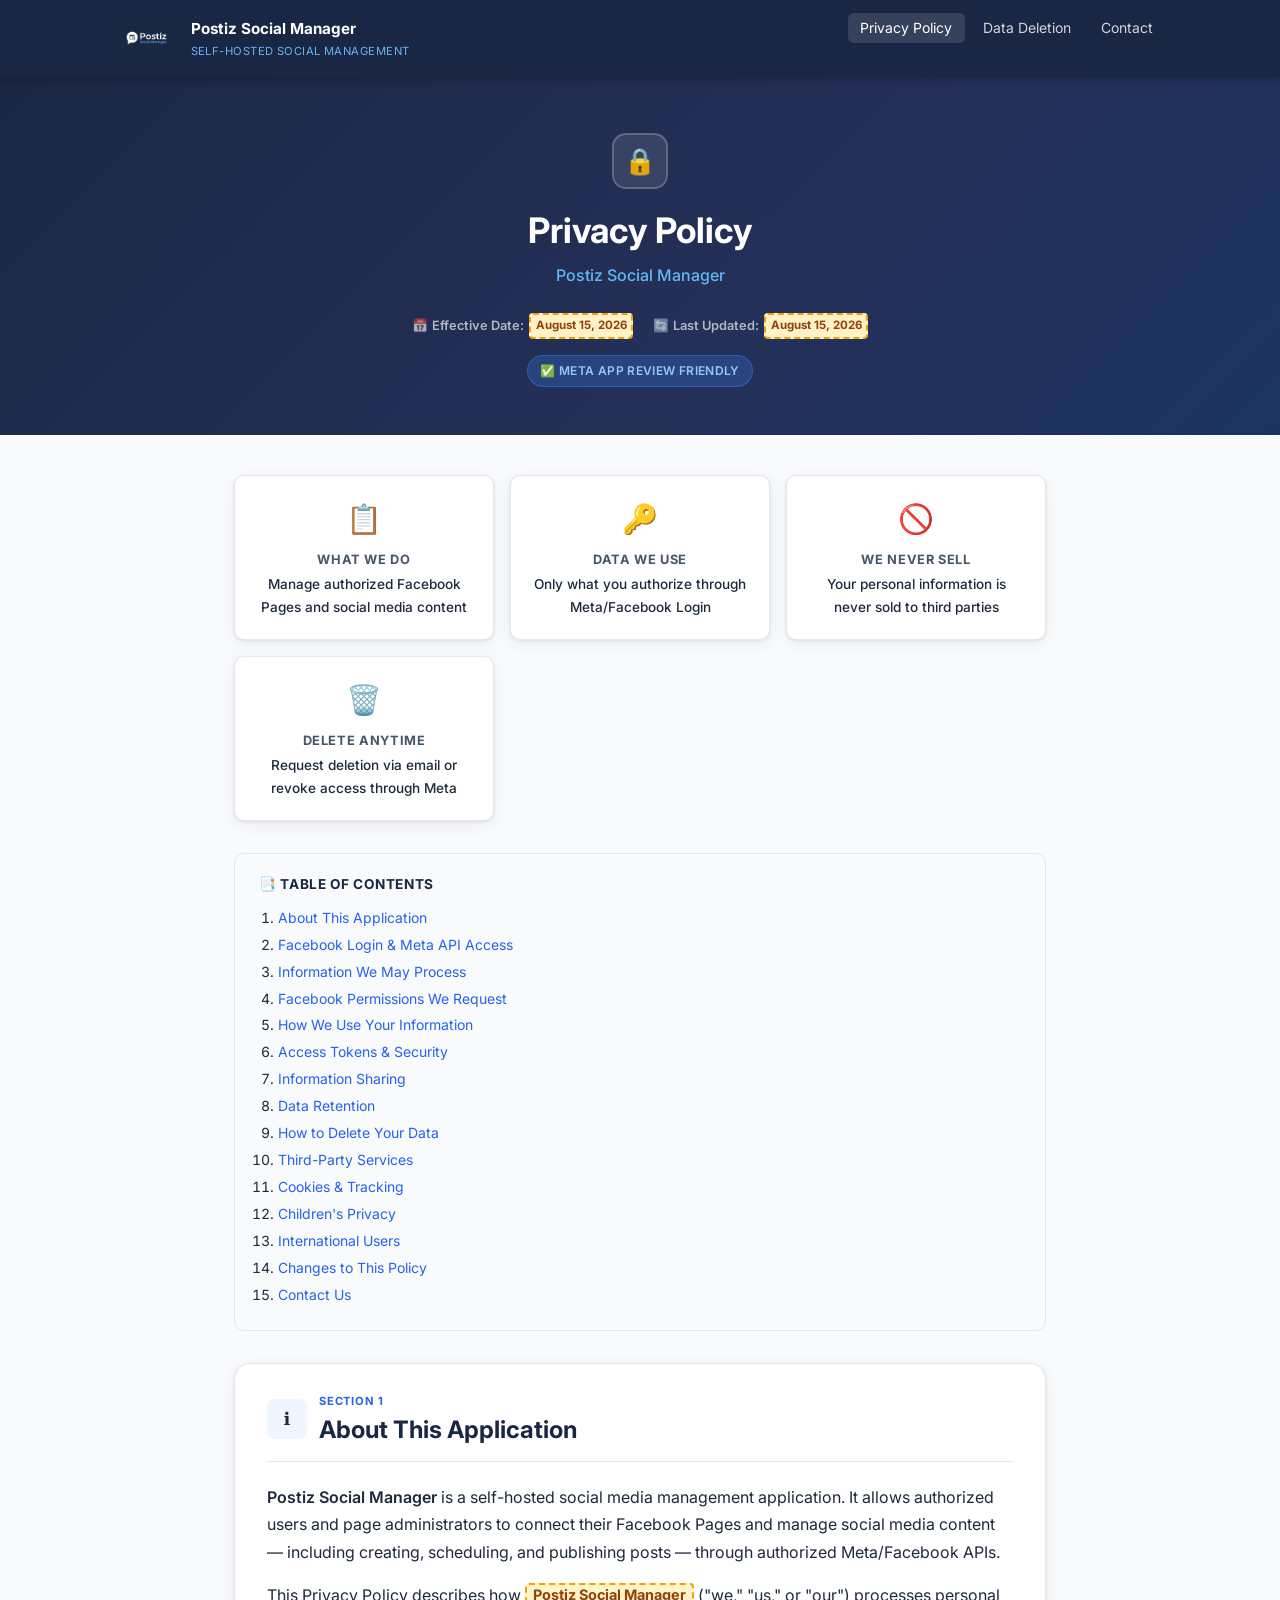
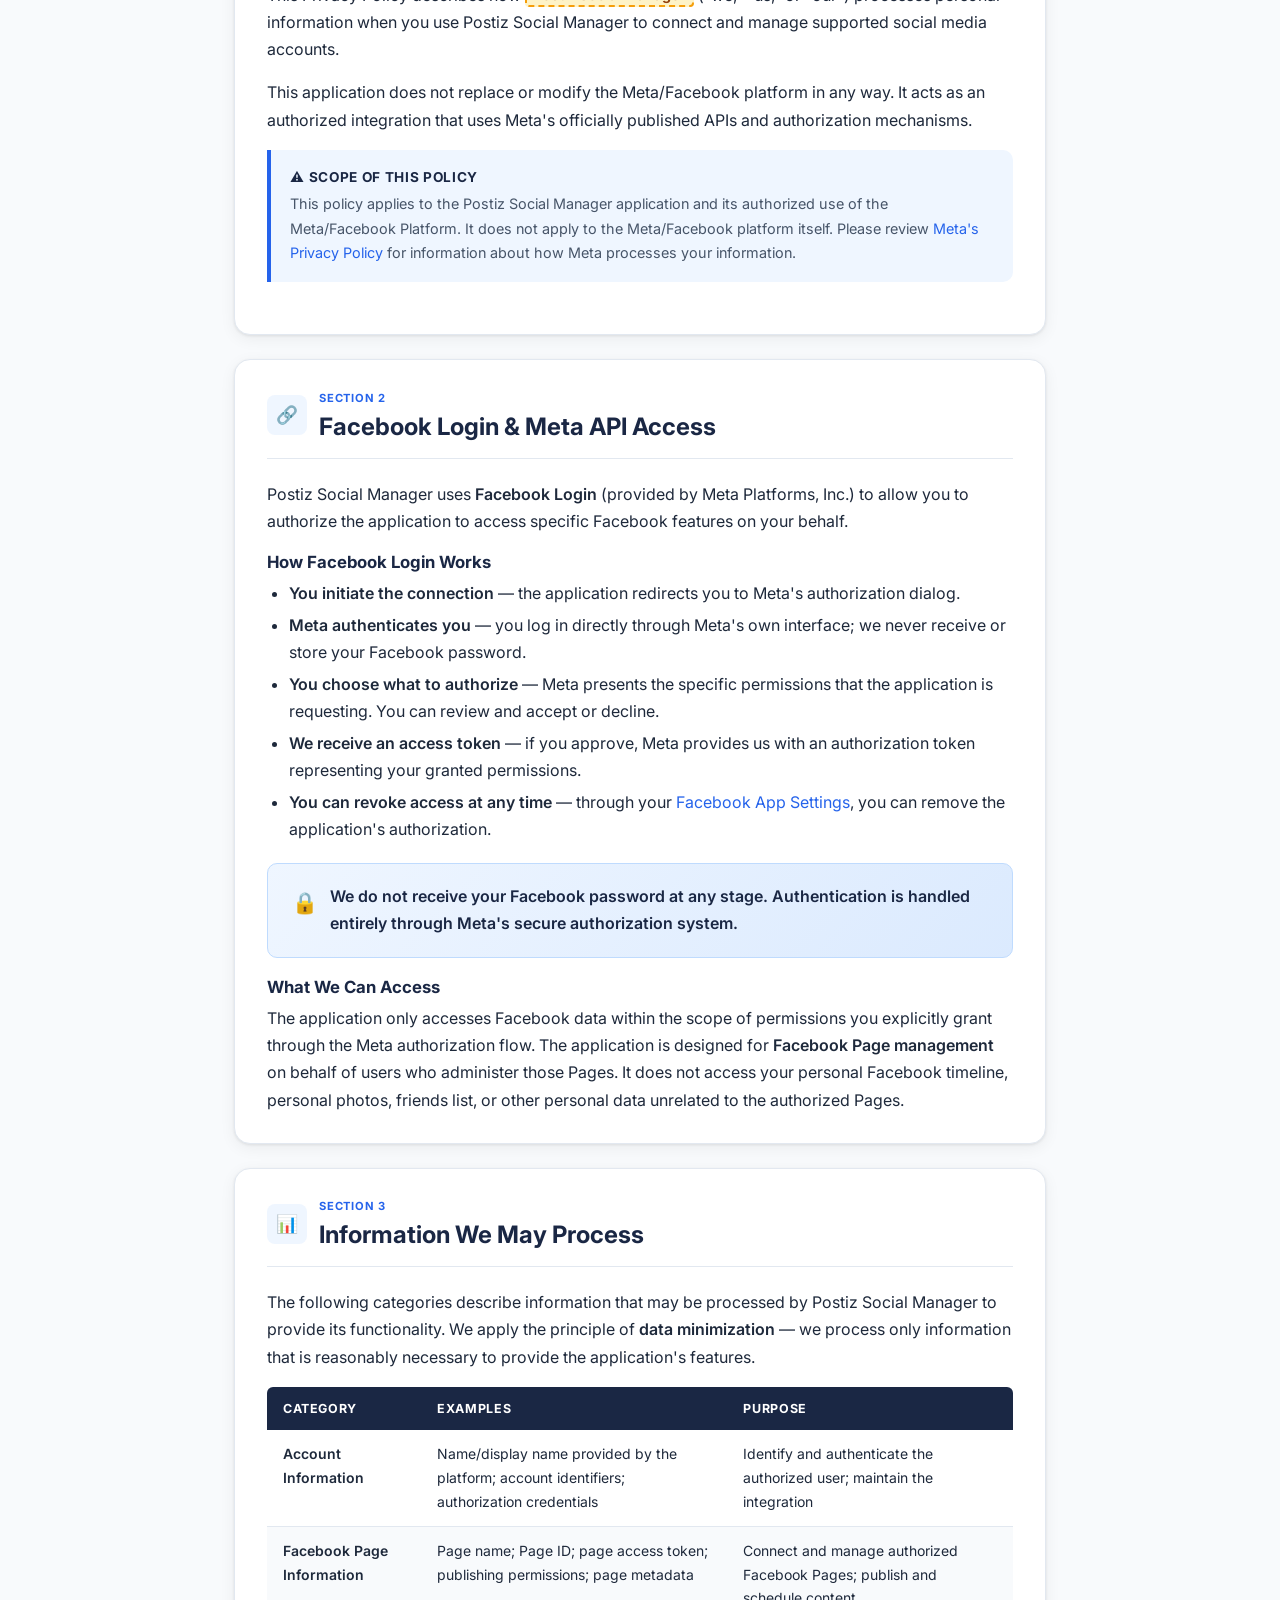
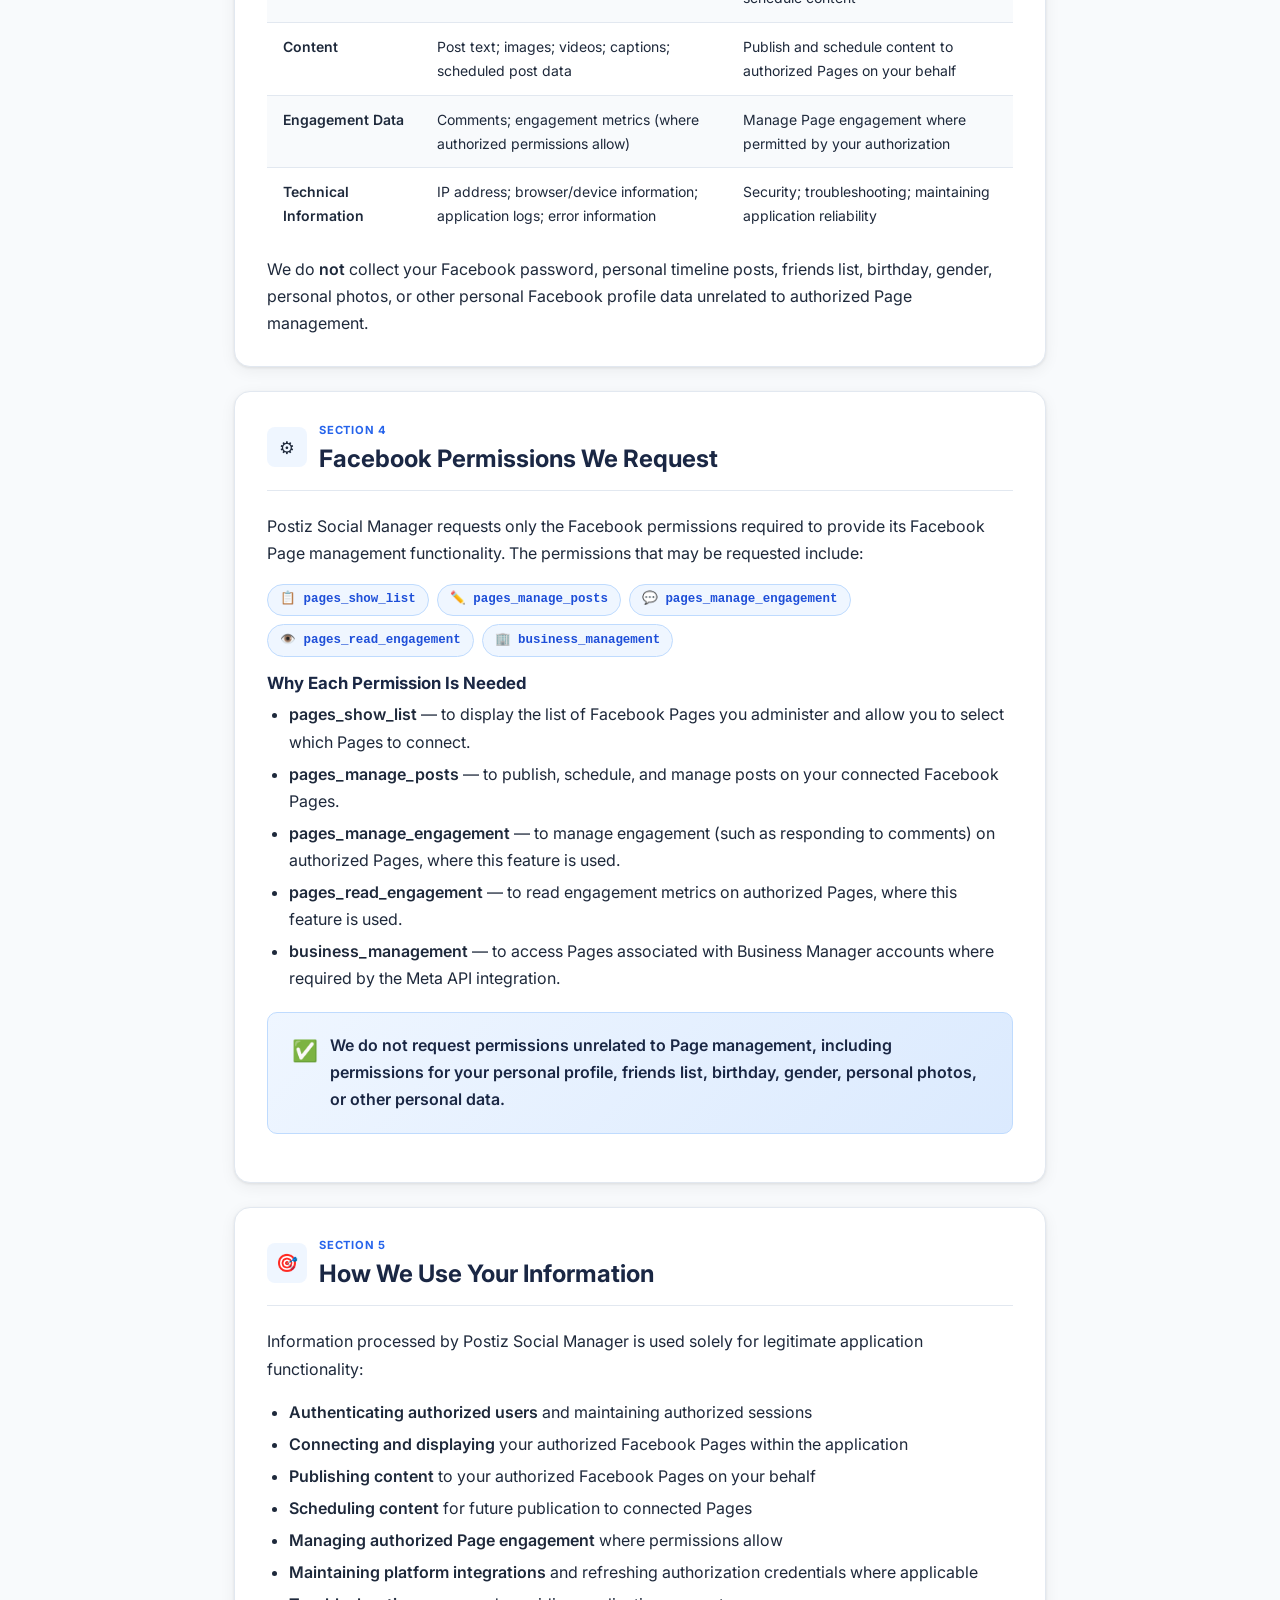
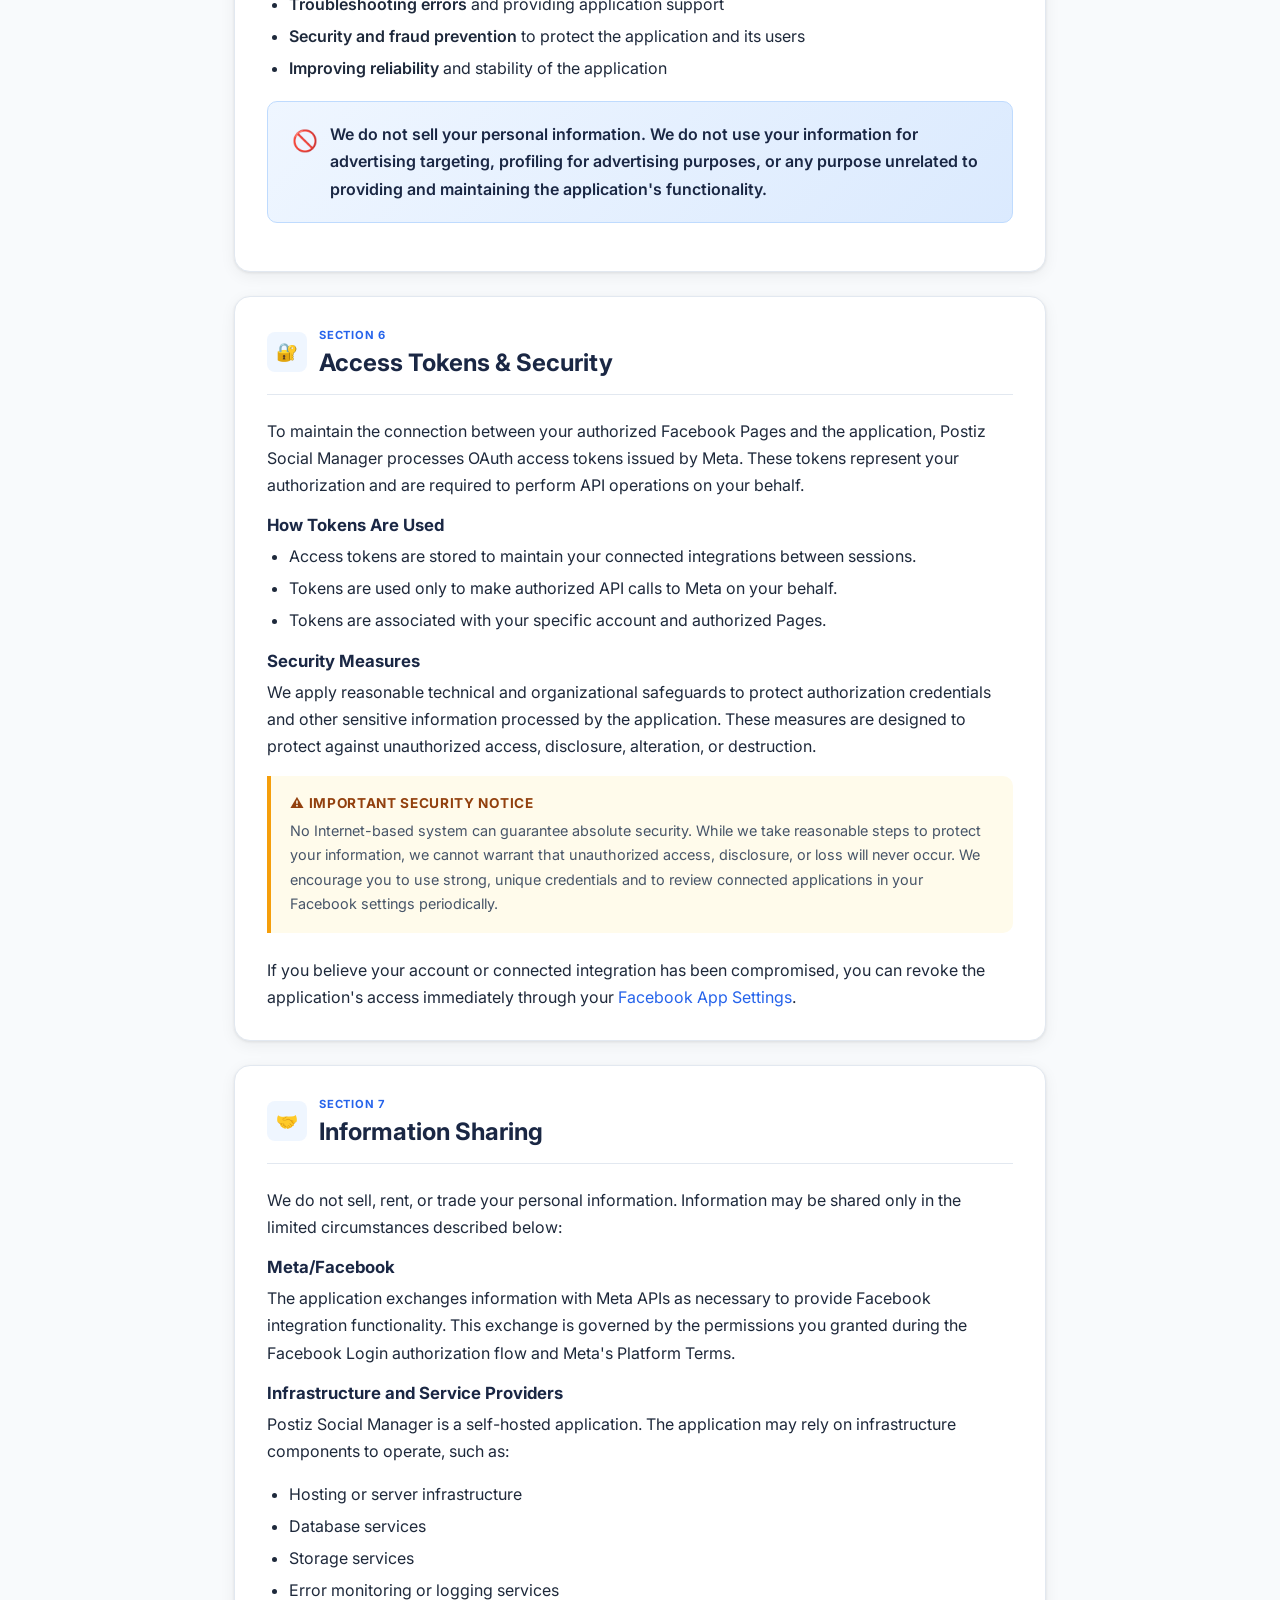
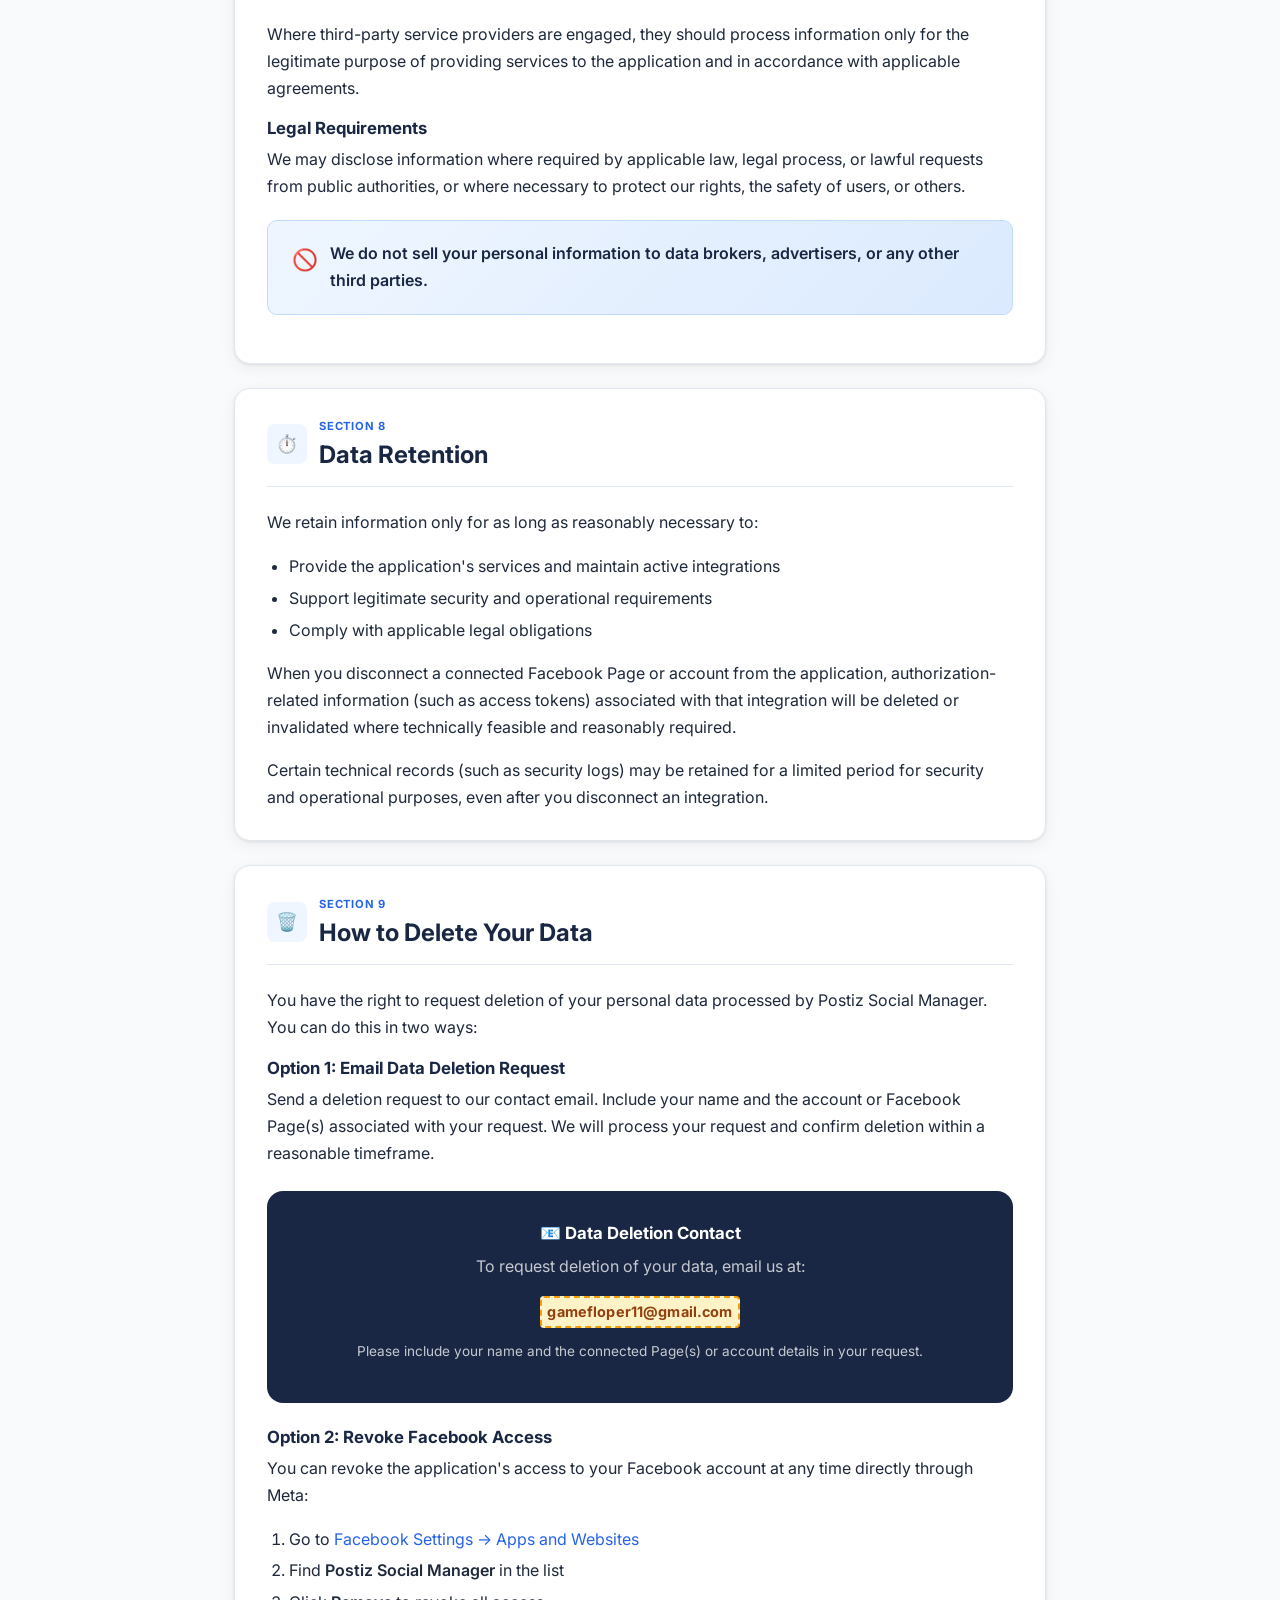
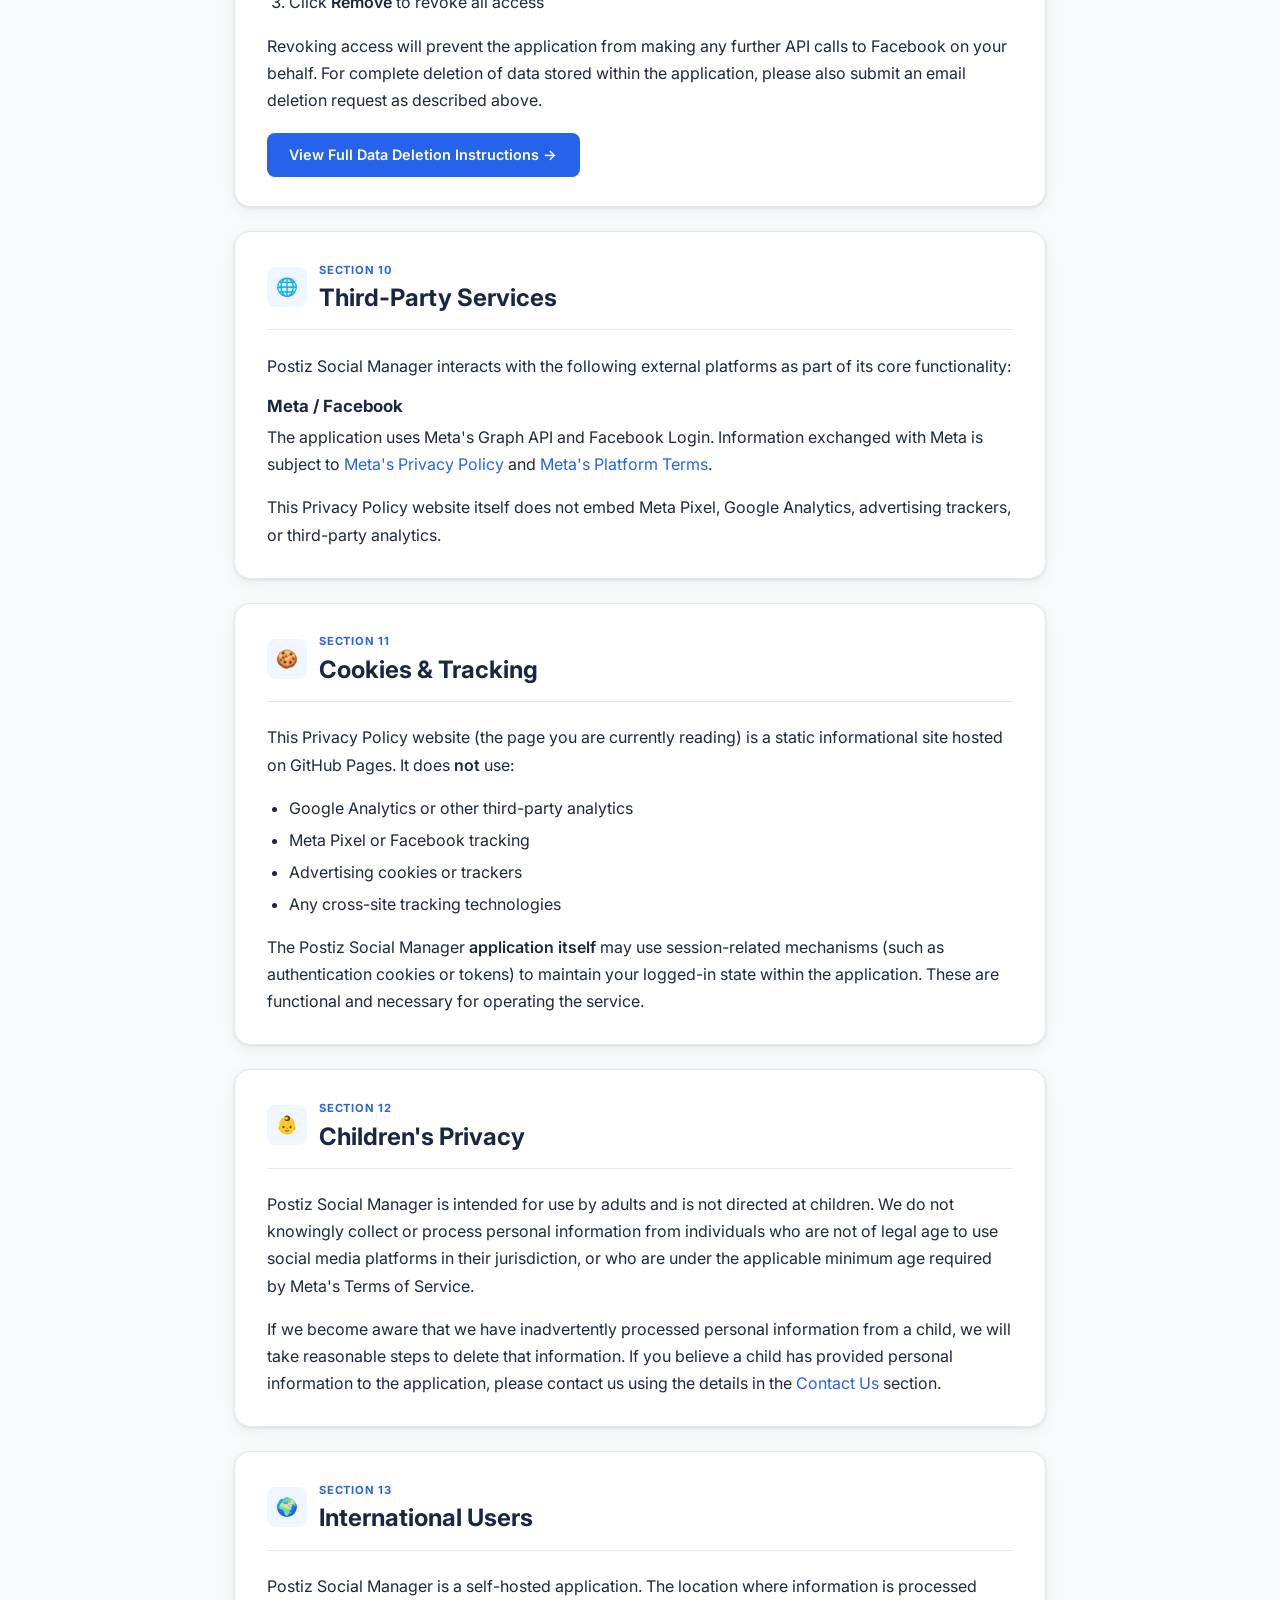
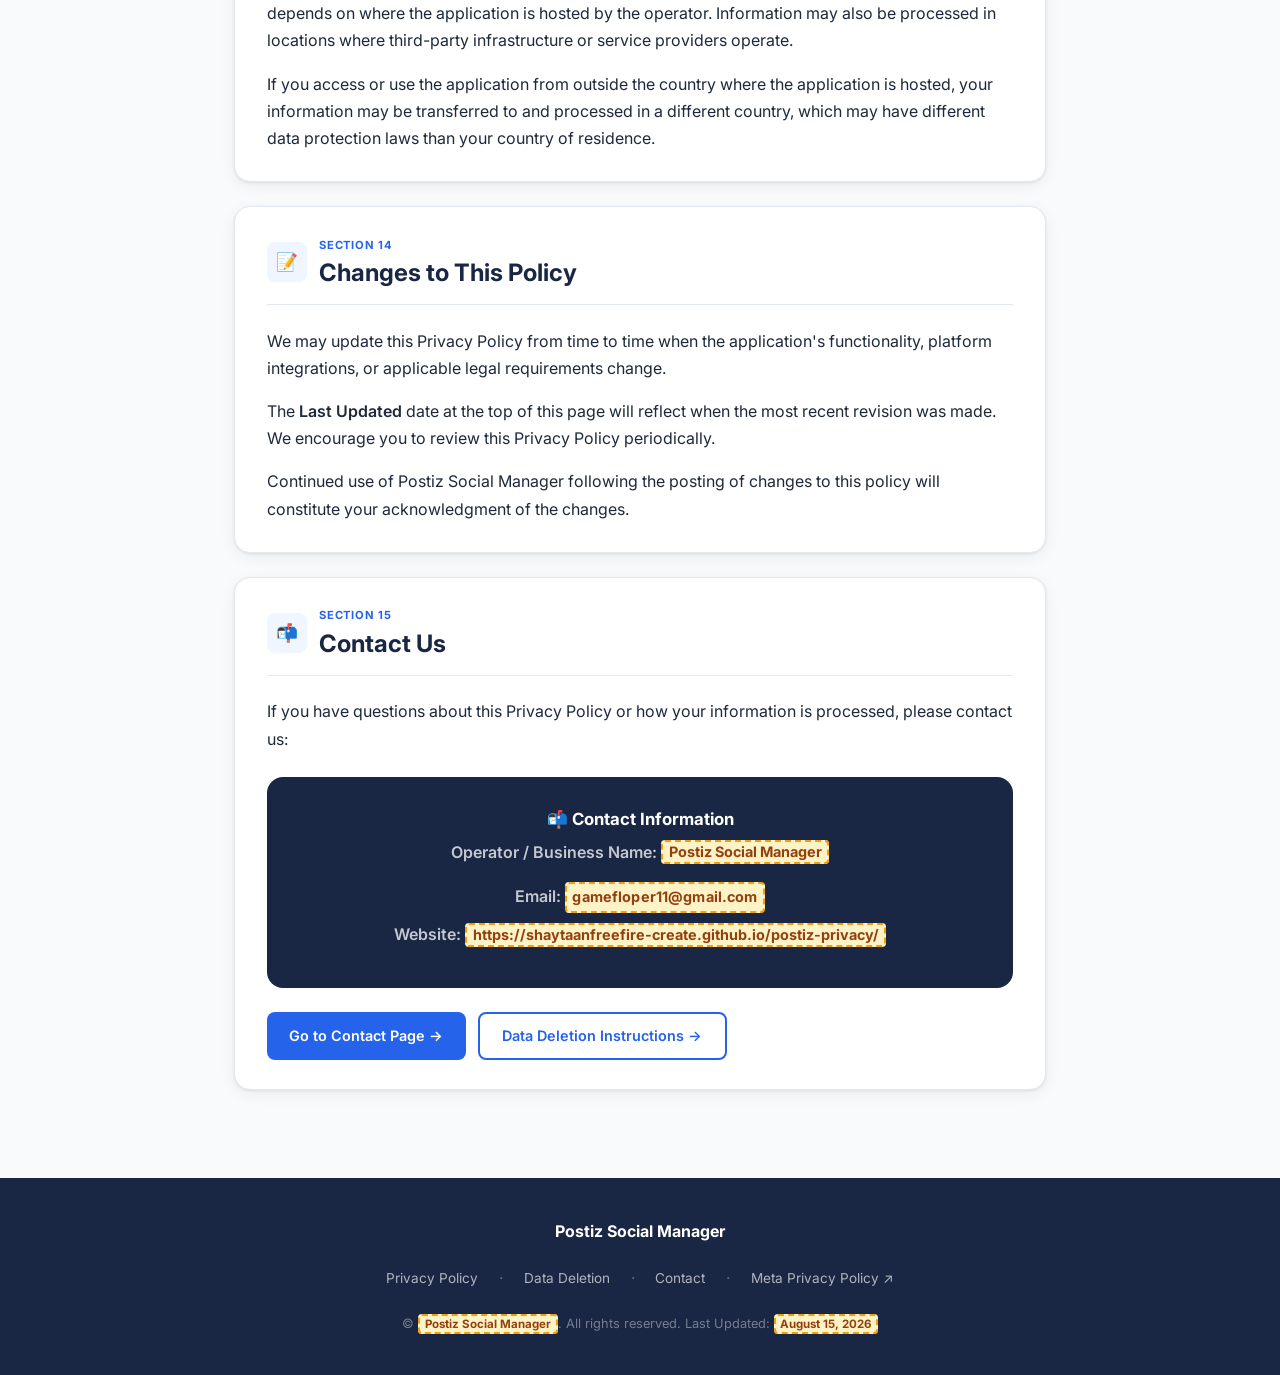
==== index.html @ d4fc770f "Add files via upload" ====
﻿<!DOCTYPE html>
<html lang="en">
<head>
  <meta charset="UTF-8" />
  <meta name="viewport" content="width=device-width, initial-scale=1.0" />
  <title>Privacy Policy – Postiz Social Manager</title>
  <meta name="description" content="Privacy Policy for Postiz Social Manager – a self-hosted Facebook Page and social media management application. Describes data collection, use, and your rights." />
  <meta name="robots" content="index, follow" />
  <link rel="canonical" href="https://shaytaanfreefire-create.github.io/postiz-privacy/" />

  <!-- Open Graph -->
  <meta property="og:title" content="Privacy Policy – Postiz Social Manager" />
  <meta property="og:description" content="Privacy Policy for Postiz Social Manager, a self-hosted social media management application." />
  <meta property="og:type" content="website" />
  <meta property="og:url" content="https://shaytaanfreefire-create.github.io/postiz-privacy/" />

  <!-- Google Fonts -->
  <link rel="preconnect" href="https://fonts.googleapis.com" />
  <link rel="preconnect" href="https://fonts.gstatic.com" crossorigin />
  <link href="https://fonts.googleapis.com/css2?family=Inter:wght@400;500;600;700&display=swap" rel="stylesheet" />

  <link rel="stylesheet" href="styles.css" />
</head>
<body>

<!-- ============ NAVIGATION ============ -->
<nav class="navbar" role="navigation" aria-label="Main navigation">
  <div class="navbar-inner">
    <a class="nav-brand" href="index.html" aria-label="Postiz Social Manager Home">
      <img src="logo.jpg" alt="Postiz Social Manager Logo" class="nav-logo" />
      <div class="nav-brand-text">
        Postiz Social Manager
        <span>Self-hosted Social Management</span>
      </div>
    </a>
    <ul class="nav-links" role="list">
      <li><a href="index.html" class="active" aria-current="page">Privacy Policy</a></li>
      <li><a href="data-deletion.html">Data Deletion</a></li>
      <li><a href="contact.html">Contact</a></li>
    </ul>
  </div>
</nav>

<!-- ============ HERO ============ -->
<header class="hero" role="banner">
  <div class="hero-inner">
    <div class="hero-icon" aria-hidden="true">🔒</div>
    <h1>Privacy Policy</h1>
    <p class="hero-subtitle">Postiz Social Manager</p>
    <div class="hero-meta">
      <span>📅 <strong>Effective Date:</strong> <span class="placeholder">August 15, 2026</span></span>
      <span>🔄 <strong>Last Updated:</strong> <span class="placeholder">August 15, 2026</span></span>
    </div>
    <div class="hero-badge" aria-label="Meta App Review friendly policy">✅ Meta App Review Friendly</div>
  </div>
</header>

<!-- ============ MAIN CONTENT ============ -->
<main id="main-content">
<div class="container">

  <!-- Quick Summary Cards -->
  <div class="summary-grid" role="region" aria-label="Privacy policy quick summary">
    <div class="summary-card">
      <div class="summary-card-icon" aria-hidden="true">📋</div>
      <h3>What We Do</h3>
      <p>Manage authorized Facebook Pages and social media content</p>
    </div>
    <div class="summary-card">
      <div class="summary-card-icon" aria-hidden="true">🔑</div>
      <h3>Data We Use</h3>
      <p>Only what you authorize through Meta/Facebook Login</p>
    </div>
    <div class="summary-card">
      <div class="summary-card-icon" aria-hidden="true">🚫</div>
      <h3>We Never Sell</h3>
      <p>Your personal information is never sold to third parties</p>
    </div>
    <div class="summary-card">
      <div class="summary-card-icon" aria-hidden="true">🗑️</div>
      <h3>Delete Anytime</h3>
      <p>Request deletion via email or revoke access through Meta</p>
    </div>
  </div>

  <!-- Table of Contents -->
  <nav class="toc" aria-label="Table of contents">
    <div class="toc-title">📑 Table of Contents</div>
    <ol>
      <li><a href="#about">About This Application</a></li>
      <li><a href="#facebook-login">Facebook Login & Meta API Access</a></li>
      <li><a href="#data-collected">Information We May Process</a></li>
      <li><a href="#permissions">Facebook Permissions We Request</a></li>
      <li><a href="#how-used">How We Use Your Information</a></li>
      <li><a href="#access-tokens">Access Tokens & Security</a></li>
      <li><a href="#sharing">Information Sharing</a></li>
      <li><a href="#retention">Data Retention</a></li>
      <li><a href="#deletion">How to Delete Your Data</a></li>
      <li><a href="#third-party">Third-Party Services</a></li>
      <li><a href="#cookies">Cookies & Tracking</a></li>
      <li><a href="#children">Children's Privacy</a></li>
      <li><a href="#international">International Users</a></li>
      <li><a href="#changes">Changes to This Policy</a></li>
      <li><a href="#contact">Contact Us</a></li>
    </ol>
  </nav>

  <!-- ============ SECTION 1: ABOUT ============ -->
  <section class="section" id="about" aria-labelledby="about-heading">
    <div class="section-header">
      <div class="section-icon" aria-hidden="true">ℹ️</div>
      <div>
        <div class="section-number">Section 1</div>
        <h2 id="about-heading">About This Application</h2>
      </div>
    </div>

    <p><strong>Postiz Social Manager</strong> is a self-hosted social media management application. It allows authorized users and page administrators to connect their Facebook Pages and manage social media content — including creating, scheduling, and publishing posts — through authorized Meta/Facebook APIs.</p>

    <p>This Privacy Policy describes how <strong class="placeholder">Postiz Social Manager</strong> ("we," "us," or "our") processes personal information when you use Postiz Social Manager to connect and manage supported social media accounts.</p>

    <p>This application does not replace or modify the Meta/Facebook platform in any way. It acts as an authorized integration that uses Meta's officially published APIs and authorization mechanisms.</p>

    <div class="alert">
      <div class="alert-title">⚠️ Scope of This Policy</div>
      <p>This policy applies to the Postiz Social Manager application and its authorized use of the Meta/Facebook Platform. It does not apply to the Meta/Facebook platform itself. Please review <a href="https://www.facebook.com/privacy/policy/" target="_blank" rel="noopener noreferrer">Meta's Privacy Policy</a> for information about how Meta processes your information.</p>
    </div>
  </section>

  <!-- ============ SECTION 2: FACEBOOK LOGIN ============ -->
  <section class="section" id="facebook-login" aria-labelledby="facebook-login-heading">
    <div class="section-header">
      <div class="section-icon" aria-hidden="true">🔗</div>
      <div>
        <div class="section-number">Section 2</div>
        <h2 id="facebook-login-heading">Facebook Login &amp; Meta API Access</h2>
      </div>
    </div>

    <p>Postiz Social Manager uses <strong>Facebook Login</strong> (provided by Meta Platforms, Inc.) to allow you to authorize the application to access specific Facebook features on your behalf.</p>

    <h3>How Facebook Login Works</h3>
    <ul>
      <li><strong>You initiate the connection</strong> — the application redirects you to Meta's authorization dialog.</li>
      <li><strong>Meta authenticates you</strong> — you log in directly through Meta's own interface; we never receive or store your Facebook password.</li>
      <li><strong>You choose what to authorize</strong> — Meta presents the specific permissions that the application is requesting. You can review and accept or decline.</li>
      <li><strong>We receive an access token</strong> — if you approve, Meta provides us with an authorization token representing your granted permissions.</li>
      <li><strong>You can revoke access at any time</strong> — through your <a href="https://www.facebook.com/settings?tab=applications" target="_blank" rel="noopener noreferrer">Facebook App Settings</a>, you can remove the application's authorization.</li>
    </ul>

    <div class="key-point">
      <span class="key-point-icon" aria-hidden="true">🔒</span>
      <span>We do <strong>not</strong> receive your Facebook password at any stage. Authentication is handled entirely through Meta's secure authorization system.</span>
    </div>

    <h3>What We Can Access</h3>
    <p>The application only accesses Facebook data within the scope of permissions you explicitly grant through the Meta authorization flow. The application is designed for <strong>Facebook Page management</strong> on behalf of users who administer those Pages. It does not access your personal Facebook timeline, personal photos, friends list, or other personal data unrelated to the authorized Pages.</p>
  </section>

  <!-- ============ SECTION 3: DATA COLLECTED ============ -->
  <section class="section" id="data-collected" aria-labelledby="data-collected-heading">
    <div class="section-header">
      <div class="section-icon" aria-hidden="true">📊</div>
      <div>
        <div class="section-number">Section 3</div>
        <h2 id="data-collected-heading">Information We May Process</h2>
      </div>
    </div>

    <p>The following categories describe information that may be processed by Postiz Social Manager to provide its functionality. We apply the principle of <strong>data minimization</strong> — we process only information that is reasonably necessary to provide the application's features.</p>

    <table class="data-table" aria-label="Categories of information processed">
      <thead>
        <tr>
          <th scope="col">Category</th>
          <th scope="col">Examples</th>
          <th scope="col">Purpose</th>
        </tr>
      </thead>
      <tbody>
        <tr>
          <td><strong>Account Information</strong></td>
          <td>Name/display name provided by the platform; account identifiers; authorization credentials</td>
          <td>Identify and authenticate the authorized user; maintain the integration</td>
        </tr>
        <tr>
          <td><strong>Facebook Page Information</strong></td>
          <td>Page name; Page ID; page access token; publishing permissions; page metadata</td>
          <td>Connect and manage authorized Facebook Pages; publish and schedule content</td>
        </tr>
        <tr>
          <td><strong>Content</strong></td>
          <td>Post text; images; videos; captions; scheduled post data</td>
          <td>Publish and schedule content to authorized Pages on your behalf</td>
        </tr>
        <tr>
          <td><strong>Engagement Data</strong></td>
          <td>Comments; engagement metrics (where authorized permissions allow)</td>
          <td>Manage Page engagement where permitted by your authorization</td>
        </tr>
        <tr>
          <td><strong>Technical Information</strong></td>
          <td>IP address; browser/device information; application logs; error information</td>
          <td>Security; troubleshooting; maintaining application reliability</td>
        </tr>
      </tbody>
    </table>

    <p>We do <strong>not</strong> collect your Facebook password, personal timeline posts, friends list, birthday, gender, personal photos, or other personal Facebook profile data unrelated to authorized Page management.</p>
  </section>

  <!-- ============ SECTION 4: PERMISSIONS ============ -->
  <section class="section" id="permissions" aria-labelledby="permissions-heading">
    <div class="section-header">
      <div class="section-icon" aria-hidden="true">⚙️</div>
      <div>
        <div class="section-number">Section 4</div>
        <h2 id="permissions-heading">Facebook Permissions We Request</h2>
      </div>
    </div>

    <p>Postiz Social Manager requests only the Facebook permissions required to provide its Facebook Page management functionality. The permissions that may be requested include:</p>

    <div class="permission-list" role="list" aria-label="Facebook permissions requested">
      <span class="permission-badge" role="listitem">📋 pages_show_list</span>
      <span class="permission-badge" role="listitem">✏️ pages_manage_posts</span>
      <span class="permission-badge" role="listitem">💬 pages_manage_engagement</span>
      <span class="permission-badge" role="listitem">👁️ pages_read_engagement</span>
      <span class="permission-badge" role="listitem">🏢 business_management</span>
    </div>

    <h3>Why Each Permission Is Needed</h3>
    <ul>
      <li><strong>pages_show_list</strong> — to display the list of Facebook Pages you administer and allow you to select which Pages to connect.</li>
      <li><strong>pages_manage_posts</strong> — to publish, schedule, and manage posts on your connected Facebook Pages.</li>
      <li><strong>pages_manage_engagement</strong> — to manage engagement (such as responding to comments) on authorized Pages, where this feature is used.</li>
      <li><strong>pages_read_engagement</strong> — to read engagement metrics on authorized Pages, where this feature is used.</li>
      <li><strong>business_management</strong> — to access Pages associated with Business Manager accounts where required by the Meta API integration.</li>
    </ul>

    <div class="key-point">
      <span class="key-point-icon" aria-hidden="true">✅</span>
      <span>We do <strong>not</strong> request permissions unrelated to Page management, including permissions for your personal profile, friends list, birthday, gender, personal photos, or other personal data.</span>
    </div>
  </section>

  <!-- ============ SECTION 5: HOW USED ============ -->
  <section class="section" id="how-used" aria-labelledby="how-used-heading">
    <div class="section-header">
      <div class="section-icon" aria-hidden="true">🎯</div>
      <div>
        <div class="section-number">Section 5</div>
        <h2 id="how-used-heading">How We Use Your Information</h2>
      </div>
    </div>

    <p>Information processed by Postiz Social Manager is used solely for legitimate application functionality:</p>

    <ul>
      <li><strong>Authenticating authorized users</strong> and maintaining authorized sessions</li>
      <li><strong>Connecting and displaying</strong> your authorized Facebook Pages within the application</li>
      <li><strong>Publishing content</strong> to your authorized Facebook Pages on your behalf</li>
      <li><strong>Scheduling content</strong> for future publication to connected Pages</li>
      <li><strong>Managing authorized Page engagement</strong> where permissions allow</li>
      <li><strong>Maintaining platform integrations</strong> and refreshing authorization credentials where applicable</li>
      <li><strong>Troubleshooting errors</strong> and providing application support</li>
      <li><strong>Security and fraud prevention</strong> to protect the application and its users</li>
      <li><strong>Improving reliability</strong> and stability of the application</li>
    </ul>

    <div class="key-point">
      <span class="key-point-icon" aria-hidden="true">🚫</span>
      <span><strong>We do not sell your personal information.</strong> We do not use your information for advertising targeting, profiling for advertising purposes, or any purpose unrelated to providing and maintaining the application's functionality.</span>
    </div>
  </section>

  <!-- ============ SECTION 6: ACCESS TOKENS ============ -->
  <section class="section" id="access-tokens" aria-labelledby="access-tokens-heading">
    <div class="section-header">
      <div class="section-icon" aria-hidden="true">🔐</div>
      <div>
        <div class="section-number">Section 6</div>
        <h2 id="access-tokens-heading">Access Tokens &amp; Security</h2>
      </div>
    </div>

    <p>To maintain the connection between your authorized Facebook Pages and the application, Postiz Social Manager processes OAuth access tokens issued by Meta. These tokens represent your authorization and are required to perform API operations on your behalf.</p>

    <h3>How Tokens Are Used</h3>
    <ul>
      <li>Access tokens are stored to maintain your connected integrations between sessions.</li>
      <li>Tokens are used only to make authorized API calls to Meta on your behalf.</li>
      <li>Tokens are associated with your specific account and authorized Pages.</li>
    </ul>

    <h3>Security Measures</h3>
    <p>We apply reasonable technical and organizational safeguards to protect authorization credentials and other sensitive information processed by the application. These measures are designed to protect against unauthorized access, disclosure, alteration, or destruction.</p>

    <div class="alert alert-warning">
      <div class="alert-title">⚠️ Important Security Notice</div>
      <p>No Internet-based system can guarantee absolute security. While we take reasonable steps to protect your information, we cannot warrant that unauthorized access, disclosure, or loss will never occur. We encourage you to use strong, unique credentials and to review connected applications in your Facebook settings periodically.</p>
    </div>

    <p>If you believe your account or connected integration has been compromised, you can revoke the application's access immediately through your <a href="https://www.facebook.com/settings?tab=applications" target="_blank" rel="noopener noreferrer">Facebook App Settings</a>.</p>
  </section>

  <!-- ============ SECTION 7: SHARING ============ -->
  <section class="section" id="sharing" aria-labelledby="sharing-heading">
    <div class="section-header">
      <div class="section-icon" aria-hidden="true">🤝</div>
      <div>
        <div class="section-number">Section 7</div>
        <h2 id="sharing-heading">Information Sharing</h2>
      </div>
    </div>

    <p>We do not sell, rent, or trade your personal information. Information may be shared only in the limited circumstances described below:</p>

    <h3>Meta/Facebook</h3>
    <p>The application exchanges information with Meta APIs as necessary to provide Facebook integration functionality. This exchange is governed by the permissions you granted during the Facebook Login authorization flow and Meta's Platform Terms.</p>

    <h3>Infrastructure and Service Providers</h3>
    <p>Postiz Social Manager is a self-hosted application. The application may rely on infrastructure components to operate, such as:</p>
    <ul>
      <li>Hosting or server infrastructure</li>
      <li>Database services</li>
      <li>Storage services</li>
      <li>Error monitoring or logging services</li>
    </ul>
    <p>Where third-party service providers are engaged, they should process information only for the legitimate purpose of providing services to the application and in accordance with applicable agreements.</p>

    <h3>Legal Requirements</h3>
    <p>We may disclose information where required by applicable law, legal process, or lawful requests from public authorities, or where necessary to protect our rights, the safety of users, or others.</p>

    <div class="key-point">
      <span class="key-point-icon" aria-hidden="true">🚫</span>
      <span><strong>We do not sell your personal information</strong> to data brokers, advertisers, or any other third parties.</span>
    </div>
  </section>

  <!-- ============ SECTION 8: RETENTION ============ -->
  <section class="section" id="retention" aria-labelledby="retention-heading">
    <div class="section-header">
      <div class="section-icon" aria-hidden="true">⏱️</div>
      <div>
        <div class="section-number">Section 8</div>
        <h2 id="retention-heading">Data Retention</h2>
      </div>
    </div>

    <p>We retain information only for as long as reasonably necessary to:</p>
    <ul>
      <li>Provide the application's services and maintain active integrations</li>
      <li>Support legitimate security and operational requirements</li>
      <li>Comply with applicable legal obligations</li>
    </ul>

    <p>When you disconnect a connected Facebook Page or account from the application, authorization-related information (such as access tokens) associated with that integration will be deleted or invalidated where technically feasible and reasonably required.</p>

    <p>Certain technical records (such as security logs) may be retained for a limited period for security and operational purposes, even after you disconnect an integration.</p>
  </section>

  <!-- ============ SECTION 9: DELETION ============ -->
  <section class="section" id="deletion" aria-labelledby="deletion-heading">
    <div class="section-header">
      <div class="section-icon" aria-hidden="true">🗑️</div>
      <div>
        <div class="section-number">Section 9</div>
        <h2 id="deletion-heading">How to Delete Your Data</h2>
      </div>
    </div>

    <p>You have the right to request deletion of your personal data processed by Postiz Social Manager. You can do this in two ways:</p>

    <h3>Option 1: Email Data Deletion Request</h3>
    <p>Send a deletion request to our contact email. Include your name and the account or Facebook Page(s) associated with your request. We will process your request and confirm deletion within a reasonable timeframe.</p>

    <div class="contact-card">
      <h3>📧 Data Deletion Contact</h3>
      <p>To request deletion of your data, email us at:</p>
      <span class="contact-email placeholder">gamefloper11@gmail.com</span>
      <p style="margin-top:.75rem; font-size:.85rem;">Please include your name and the connected Page(s) or account details in your request.</p>
    </div>

    <h3>Option 2: Revoke Facebook Access</h3>
    <p>You can revoke the application's access to your Facebook account at any time directly through Meta:</p>
    <ol>
      <li>Go to <a href="https://www.facebook.com/settings?tab=applications" target="_blank" rel="noopener noreferrer">Facebook Settings → Apps and Websites</a></li>
      <li>Find <strong>Postiz Social Manager</strong> in the list</li>
      <li>Click <strong>Remove</strong> to revoke all access</li>
    </ol>
    <p>Revoking access will prevent the application from making any further API calls to Facebook on your behalf. For complete deletion of data stored within the application, please also submit an email deletion request as described above.</p>

    <div class="btn-group">
      <a href="data-deletion.html" class="btn btn-primary">View Full Data Deletion Instructions →</a>
    </div>
  </section>

  <!-- ============ SECTION 10: THIRD PARTY ============ -->
  <section class="section" id="third-party" aria-labelledby="third-party-heading">
    <div class="section-header">
      <div class="section-icon" aria-hidden="true">🌐</div>
      <div>
        <div class="section-number">Section 10</div>
        <h2 id="third-party-heading">Third-Party Services</h2>
      </div>
    </div>

    <p>Postiz Social Manager interacts with the following external platforms as part of its core functionality:</p>

    <h3>Meta / Facebook</h3>
    <p>The application uses Meta's Graph API and Facebook Login. Information exchanged with Meta is subject to <a href="https://www.facebook.com/privacy/policy/" target="_blank" rel="noopener noreferrer">Meta's Privacy Policy</a> and <a href="https://developers.facebook.com/terms/" target="_blank" rel="noopener noreferrer">Meta's Platform Terms</a>.</p>

    <p>This Privacy Policy website itself does not embed Meta Pixel, Google Analytics, advertising trackers, or third-party analytics.</p>
  </section>

  <!-- ============ SECTION 11: COOKIES ============ -->
  <section class="section" id="cookies" aria-labelledby="cookies-heading">
    <div class="section-header">
      <div class="section-icon" aria-hidden="true">🍪</div>
      <div>
        <div class="section-number">Section 11</div>
        <h2 id="cookies-heading">Cookies &amp; Tracking</h2>
      </div>
    </div>

    <p>This Privacy Policy website (the page you are currently reading) is a static informational site hosted on GitHub Pages. It does <strong>not</strong> use:</p>
    <ul>
      <li>Google Analytics or other third-party analytics</li>
      <li>Meta Pixel or Facebook tracking</li>
      <li>Advertising cookies or trackers</li>
      <li>Any cross-site tracking technologies</li>
    </ul>

    <p>The Postiz Social Manager <strong>application itself</strong> may use session-related mechanisms (such as authentication cookies or tokens) to maintain your logged-in state within the application. These are functional and necessary for operating the service.</p>
  </section>

  <!-- ============ SECTION 12: CHILDREN ============ -->
  <section class="section" id="children" aria-labelledby="children-heading">
    <div class="section-header">
      <div class="section-icon" aria-hidden="true">👶</div>
      <div>
        <div class="section-number">Section 12</div>
        <h2 id="children-heading">Children's Privacy</h2>
      </div>
    </div>

    <p>Postiz Social Manager is intended for use by adults and is not directed at children. We do not knowingly collect or process personal information from individuals who are not of legal age to use social media platforms in their jurisdiction, or who are under the applicable minimum age required by Meta's Terms of Service.</p>

    <p>If we become aware that we have inadvertently processed personal information from a child, we will take reasonable steps to delete that information. If you believe a child has provided personal information to the application, please contact us using the details in the <a href="#contact">Contact Us</a> section.</p>
  </section>

  <!-- ============ SECTION 13: INTERNATIONAL ============ -->
  <section class="section" id="international" aria-labelledby="international-heading">
    <div class="section-header">
      <div class="section-icon" aria-hidden="true">🌍</div>
      <div>
        <div class="section-number">Section 13</div>
        <h2 id="international-heading">International Users</h2>
      </div>
    </div>

    <p>Postiz Social Manager is a self-hosted application. The location where information is processed depends on where the application is hosted by the operator. Information may also be processed in locations where third-party infrastructure or service providers operate.</p>

    <p>If you access or use the application from outside the country where the application is hosted, your information may be transferred to and processed in a different country, which may have different data protection laws than your country of residence.</p>
  </section>

  <!-- ============ SECTION 14: CHANGES ============ -->
  <section class="section" id="changes" aria-labelledby="changes-heading">
    <div class="section-header">
      <div class="section-icon" aria-hidden="true">📝</div>
      <div>
        <div class="section-number">Section 14</div>
        <h2 id="changes-heading">Changes to This Policy</h2>
      </div>
    </div>

    <p>We may update this Privacy Policy from time to time when the application's functionality, platform integrations, or applicable legal requirements change.</p>

    <p>The <strong>Last Updated</strong> date at the top of this page will reflect when the most recent revision was made. We encourage you to review this Privacy Policy periodically.</p>

    <p>Continued use of Postiz Social Manager following the posting of changes to this policy will constitute your acknowledgment of the changes.</p>
  </section>

  <!-- ============ SECTION 15: CONTACT ============ -->
  <section class="section" id="contact" aria-labelledby="contact-heading">
    <div class="section-header">
      <div class="section-icon" aria-hidden="true">📬</div>
      <div>
        <div class="section-number">Section 15</div>
        <h2 id="contact-heading">Contact Us</h2>
      </div>
    </div>

    <p>If you have questions about this Privacy Policy or how your information is processed, please contact us:</p>

    <div class="contact-card">
      <h3>📬 Contact Information</h3>
      <p><strong>Operator / Business Name:</strong> <span class="placeholder">Postiz Social Manager</span></p>
      <p><strong>Email:</strong> <span class="contact-email placeholder">gamefloper11@gmail.com</span></p>
      <p><strong>Website:</strong> <span class="placeholder">https://shaytaanfreefire-create.github.io/postiz-privacy/</span></p>
    </div>

    <div class="btn-group">
      <a href="contact.html" class="btn btn-primary">Go to Contact Page →</a>
      <a href="data-deletion.html" class="btn btn-outline">Data Deletion Instructions →</a>
    </div>
  </section>

</div><!-- /container -->
</main>

<!-- ============ FOOTER ============ -->
<footer role="contentinfo">
  <div class="footer-inner">
    <div class="footer-brand">Postiz Social Manager</div>
    <nav class="footer-links" aria-label="Footer navigation">
      <a href="index.html">Privacy Policy</a>
      <span class="sep" aria-hidden="true">·</span>
      <a href="data-deletion.html">Data Deletion</a>
      <span class="sep" aria-hidden="true">·</span>
      <a href="contact.html">Contact</a>
      <span class="sep" aria-hidden="true">·</span>
      <a href="https://www.facebook.com/privacy/policy/" target="_blank" rel="noopener noreferrer">Meta Privacy Policy ↗</a>
    </nav>
    <div class="footer-copy">
      &copy; <span class="placeholder">Postiz Social Manager</span>. All rights reserved.
      Last Updated: <span class="placeholder">August 15, 2026</span>
    </div>
  </div>
</footer>

<script src="script.js"></script>
</body>
</html>
---- styles.css ----
/* ============================================================
   Postiz Social Manager – Privacy Policy Site
   styles.css
   ============================================================ */

/* ---------- Reset & Base ---------- */
*, *::before, *::after { box-sizing: border-box; margin: 0; padding: 0; }

:root {
  --navy:       #1a2744;
  --navy-light: #243058;
  --blue:       #2563eb;
  --blue-light: #64b5f6;
  --accent:     #3b82f6;
  --white:      #ffffff;
  --gray-50:    #f8fafc;
  --gray-100:   #f1f5f9;
  --gray-200:   #e2e8f0;
  --gray-400:   #94a3b8;
  --gray-600:   #475569;
  --gray-800:   #1e293b;
  --text:       #1e293b;
  --text-muted: #475569;
  --border:     #e2e8f0;
  --radius:     10px;
  --radius-lg:  16px;
  --shadow:     0 1px 3px rgba(0,0,0,.08), 0 4px 16px rgba(0,0,0,.06);
  --shadow-lg:  0 4px 24px rgba(0,0,0,.12);
  --max-width:  860px;
  --font:       'Inter', system-ui, -apple-system, sans-serif;
}

html { scroll-behavior: smooth; }

body {
  font-family: var(--font);
  font-size: 16px;
  line-height: 1.7;
  color: var(--text);
  background: var(--gray-50);
  -webkit-font-smoothing: antialiased;
}

/* ---------- Typography ---------- */
h1, h2, h3, h4 { line-height: 1.3; font-weight: 700; color: var(--navy); }
h1 { font-size: clamp(1.6rem, 4vw, 2.2rem); }
h2 { font-size: clamp(1.2rem, 3vw, 1.5rem); margin-bottom: .5rem; }
h3 { font-size: 1.05rem; margin-bottom: .4rem; }
p  { margin-bottom: 1rem; color: var(--text); }
p:last-child { margin-bottom: 0; }
a  { color: var(--blue); text-decoration: none; transition: color .2s; }
a:hover { color: var(--navy); text-decoration: underline; }
ul, ol { padding-left: 1.4rem; margin-bottom: 1rem; }
li { margin-bottom: .3rem; color: var(--text); }
strong { font-weight: 600; }

/* ---------- Navigation ---------- */
.navbar {
  background: var(--navy);
  position: sticky;
  top: 0;
  z-index: 100;
  box-shadow: 0 2px 8px rgba(0,0,0,.25);
}
.navbar-inner {
  max-width: 1100px;
  margin: 0 auto;
  padding: .9rem 1.5rem;
  display: flex;
  align-items: center;
  justify-content: space-between;
  gap: 1rem;
}
.nav-brand {
  display: flex;
  align-items: center;
  gap: .75rem;
  text-decoration: none;
}
.nav-logo {
  height: 36px;
  width: auto;
  border-radius: 6px;
  object-fit: contain;
}
.nav-brand-text {
  font-size: .95rem;
  font-weight: 700;
  color: var(--white);
  white-space: nowrap;
}
.nav-brand-text span {
  display: block;
  font-size: .7rem;
  font-weight: 400;
  color: var(--blue-light);
  letter-spacing: .04em;
  text-transform: uppercase;
}
.nav-links {
  display: flex;
  align-items: center;
  gap: .3rem;
  list-style: none;
  flex-wrap: wrap;
}
.nav-links a {
  color: rgba(255,255,255,.8);
  font-size: .875rem;
  padding: .4rem .8rem;
  border-radius: 6px;
  transition: background .2s, color .2s;
  white-space: nowrap;
}
.nav-links a:hover,
.nav-links a.active { background: rgba(255,255,255,.12); color: var(--white); text-decoration: none; }

/* ---------- Hero Banner ---------- */
.hero {
  background: linear-gradient(135deg, var(--navy) 0%, var(--navy-light) 60%, #1d3461 100%);
  color: var(--white);
  padding: 3.5rem 1.5rem 3rem;
  text-align: center;
}
.hero-inner { max-width: var(--max-width); margin: 0 auto; }
.hero-icon {
  width: 56px;
  height: 56px;
  background: rgba(255,255,255,.1);
  border: 2px solid rgba(255,255,255,.2);
  border-radius: 14px;
  display: flex;
  align-items: center;
  justify-content: center;
  margin: 0 auto 1.2rem;
  font-size: 1.6rem;
}
.hero h1 { color: var(--white); margin-bottom: .5rem; }
.hero-subtitle { color: var(--blue-light); font-size: 1rem; font-weight: 500; margin-bottom: 1.5rem; }
.hero-meta {
  display: flex;
  flex-wrap: wrap;
  gap: .6rem 1.2rem;
  justify-content: center;
  font-size: .8rem;
  color: rgba(255,255,255,.65);
}
.hero-meta span { display: flex; align-items: center; gap: .3rem; }
.hero-badge {
  display: inline-flex;
  align-items: center;
  gap: .4rem;
  background: rgba(59,130,246,.25);
  border: 1px solid rgba(59,130,246,.4);
  color: #93c5fd;
  font-size: .75rem;
  font-weight: 600;
  padding: .3rem .8rem;
  border-radius: 20px;
  margin-top: 1rem;
  letter-spacing: .03em;
  text-transform: uppercase;
}

/* ---------- Alert / Warning Cards ---------- */
.alert {
  border-left: 4px solid var(--blue);
  background: #eff6ff;
  border-radius: 0 var(--radius) var(--radius) 0;
  padding: 1rem 1.2rem;
  margin-bottom: 1.5rem;
  font-size: .9rem;
}
.alert-title { font-weight: 700; color: var(--navy); margin-bottom: .2rem; font-size: .85rem; text-transform: uppercase; letter-spacing: .05em; }
.alert p { margin: 0; color: var(--gray-600); }
.alert-warning { border-color: #f59e0b; background: #fffbeb; }
.alert-warning .alert-title { color: #92400e; }

/* ---------- Quick Summary Cards ---------- */
.summary-grid {
  display: grid;
  grid-template-columns: repeat(auto-fit, minmax(200px, 1fr));
  gap: 1rem;
  margin-bottom: 2rem;
}
.summary-card {
  background: var(--white);
  border: 1px solid var(--border);
  border-radius: var(--radius);
  padding: 1.2rem;
  text-align: center;
  box-shadow: var(--shadow);
  transition: box-shadow .2s;
}
.summary-card:hover { box-shadow: var(--shadow-lg); }
.summary-card-icon { font-size: 1.8rem; margin-bottom: .5rem; }
.summary-card h3 { font-size: .8rem; text-transform: uppercase; letter-spacing: .05em; color: var(--gray-600); margin-bottom: .3rem; }
.summary-card p { font-size: .85rem; color: var(--text); font-weight: 500; }

/* ---------- Layout ---------- */
.container {
  max-width: var(--max-width);
  margin: 0 auto;
  padding: 2.5rem 1.5rem;
}
.container-wide {
  max-width: 1100px;
  margin: 0 auto;
  padding: 2.5rem 1.5rem;
}

/* ---------- Section ---------- */
.section {
  background: var(--white);
  border: 1px solid var(--border);
  border-radius: var(--radius-lg);
  padding: 1.8rem 2rem;
  margin-bottom: 1.5rem;
  box-shadow: var(--shadow);
}
.section:last-child { margin-bottom: 0; }
.section-header {
  display: flex;
  align-items: center;
  gap: .75rem;
  padding-bottom: 1rem;
  border-bottom: 1px solid var(--border);
  margin-bottom: 1.4rem;
}
.section-icon {
  width: 40px;
  height: 40px;
  background: #eff6ff;
  border-radius: 8px;
  display: flex;
  align-items: center;
  justify-content: center;
  font-size: 1.1rem;
  flex-shrink: 0;
}
.section-number {
  font-size: .7rem;
  font-weight: 700;
  text-transform: uppercase;
  letter-spacing: .07em;
  color: var(--blue);
  margin-bottom: .15rem;
}
.section h2 { margin-bottom: 0; }

/* ---------- Permission Badge ---------- */
.permission-list { display: flex; flex-wrap: wrap; gap: .5rem; margin: 1rem 0; }
.permission-badge {
  display: inline-flex;
  align-items: center;
  gap: .3rem;
  background: #eff6ff;
  border: 1px solid #bfdbfe;
  color: #1d4ed8;
  font-size: .78rem;
  font-weight: 600;
  padding: .3rem .75rem;
  border-radius: 20px;
  font-family: 'Courier New', monospace;
}

/* ---------- Table ---------- */
.data-table { width: 100%; border-collapse: collapse; font-size: .875rem; margin: 1rem 0; }
.data-table th {
  background: var(--navy);
  color: var(--white);
  padding: .7rem 1rem;
  text-align: left;
  font-size: .78rem;
  text-transform: uppercase;
  letter-spacing: .05em;
}
.data-table th:first-child { border-radius: 6px 0 0 0; }
.data-table th:last-child  { border-radius: 0 6px 0 0; }
.data-table td { padding: .75rem 1rem; border-bottom: 1px solid var(--border); vertical-align: top; }
.data-table tr:last-child td { border-bottom: none; }
.data-table tr:nth-child(even) td { background: var(--gray-50); }

/* ---------- Highlight / Key Point ---------- */
.key-point {
  background: linear-gradient(135deg, #eff6ff, #dbeafe);
  border: 1px solid #bfdbfe;
  border-radius: var(--radius);
  padding: 1.2rem 1.5rem;
  margin: 1.2rem 0;
  font-weight: 600;
  color: var(--navy);
  display: flex;
  align-items: flex-start;
  gap: .75rem;
}
.key-point-icon { font-size: 1.3rem; flex-shrink: 0; margin-top: .1rem; }

/* ---------- Contact Card ---------- */
.contact-card {
  background: var(--navy);
  color: var(--white);
  border-radius: var(--radius-lg);
  padding: 2rem;
  text-align: center;
  margin: 1.5rem 0;
}
.contact-card h3 { color: var(--white); margin-bottom: .5rem; }
.contact-card p { color: rgba(255,255,255,.75); margin-bottom: .5rem; }
.contact-email {
  display: inline-block;
  background: rgba(255,255,255,.1);
  border: 1px solid rgba(255,255,255,.25);
  border-radius: 8px;
  padding: .5rem 1.2rem;
  color: var(--blue-light);
  font-weight: 600;
  font-size: 1rem;
  margin-top: .5rem;
  letter-spacing: .01em;
}
.placeholder {
  background: #fef3c7;
  border: 2px dashed #f59e0b;
  border-radius: 4px;
  padding: .1em .4em;
  color: #92400e;
  font-weight: 700;
  font-size: .9em;
}

/* ---------- Deletion Steps ---------- */
.steps { counter-reset: step; list-style: none; padding: 0; }
.steps li {
  counter-increment: step;
  display: flex;
  align-items: flex-start;
  gap: 1rem;
  padding: 1.2rem;
  border: 1px solid var(--border);
  border-radius: var(--radius);
  margin-bottom: .75rem;
  background: var(--white);
  box-shadow: var(--shadow);
}
.steps li::before {
  content: counter(step);
  min-width: 32px;
  height: 32px;
  background: var(--navy);
  color: var(--white);
  border-radius: 50%;
  display: flex;
  align-items: center;
  justify-content: center;
  font-weight: 700;
  font-size: .85rem;
  flex-shrink: 0;
}
.steps li h4 { font-size: .95rem; margin-bottom: .2rem; }
.steps li p  { font-size: .875rem; color: var(--text-muted); margin: 0; }

/* ---------- Footer ---------- */
footer {
  background: var(--navy);
  color: rgba(255,255,255,.7);
  padding: 2.5rem 1.5rem;
  margin-top: 3rem;
}
.footer-inner {
  max-width: 1100px;
  margin: 0 auto;
  display: flex;
  flex-direction: column;
  align-items: center;
  gap: 1.2rem;
  text-align: center;
}
.footer-brand { color: var(--white); font-weight: 700; font-size: 1rem; }
.footer-links { display: flex; flex-wrap: wrap; gap: .4rem .8rem; justify-content: center; }
.footer-links a {
  color: rgba(255,255,255,.65);
  font-size: .85rem;
  padding: .2rem .5rem;
  border-radius: 4px;
  transition: color .2s;
}
.footer-links a:hover { color: var(--white); text-decoration: none; }
.footer-links .sep { color: rgba(255,255,255,.3); align-self: center; }
.footer-copy { font-size: .8rem; color: rgba(255,255,255,.4); }

/* ---------- Back Button / Utility ---------- */
.btn {
  display: inline-flex;
  align-items: center;
  gap: .5rem;
  padding: .6rem 1.4rem;
  border-radius: 8px;
  font-weight: 600;
  font-size: .9rem;
  cursor: pointer;
  border: none;
  transition: background .2s, transform .15s, box-shadow .2s;
  text-decoration: none;
}
.btn:hover { text-decoration: none; transform: translateY(-1px); box-shadow: var(--shadow-lg); }
.btn-primary { background: var(--blue); color: var(--white); }
.btn-primary:hover { background: #1d4ed8; color: var(--white); }
.btn-outline { background: transparent; border: 2px solid var(--blue); color: var(--blue); }
.btn-outline:hover { background: var(--blue); color: var(--white); }
.btn-group { display: flex; flex-wrap: wrap; gap: .75rem; margin-top: 1.2rem; }

/* ---------- TOC ---------- */
.toc {
  background: var(--gray-50);
  border: 1px solid var(--border);
  border-radius: var(--radius);
  padding: 1.2rem 1.5rem;
  margin-bottom: 2rem;
  font-size: .875rem;
}
.toc-title { font-weight: 700; color: var(--navy); margin-bottom: .6rem; font-size: .85rem; text-transform: uppercase; letter-spacing: .05em; }
.toc ol { margin: 0; padding-left: 1.2rem; }
.toc li { margin-bottom: .2rem; }
.toc a { color: var(--blue); }

/* ---------- Responsive ---------- */
@media (max-width: 640px) {
  .section { padding: 1.4rem 1.2rem; }
  .hero { padding: 2.5rem 1rem 2rem; }
  .navbar-inner { flex-direction: column; align-items: flex-start; gap: .6rem; }
  .nav-links { gap: .2rem; }
  .summary-grid { grid-template-columns: 1fr 1fr; }
  .data-table { font-size: .78rem; }
  .data-table th, .data-table td { padding: .5rem .7rem; }
  .steps li { flex-direction: column; }
  .steps li::before { align-self: flex-start; }
}

/* ---------- Print ---------- */
@media print {
  .navbar, footer, .btn-group { display: none; }
  .section { border: 1px solid #ccc; box-shadow: none; }
  body { background: white; }
}
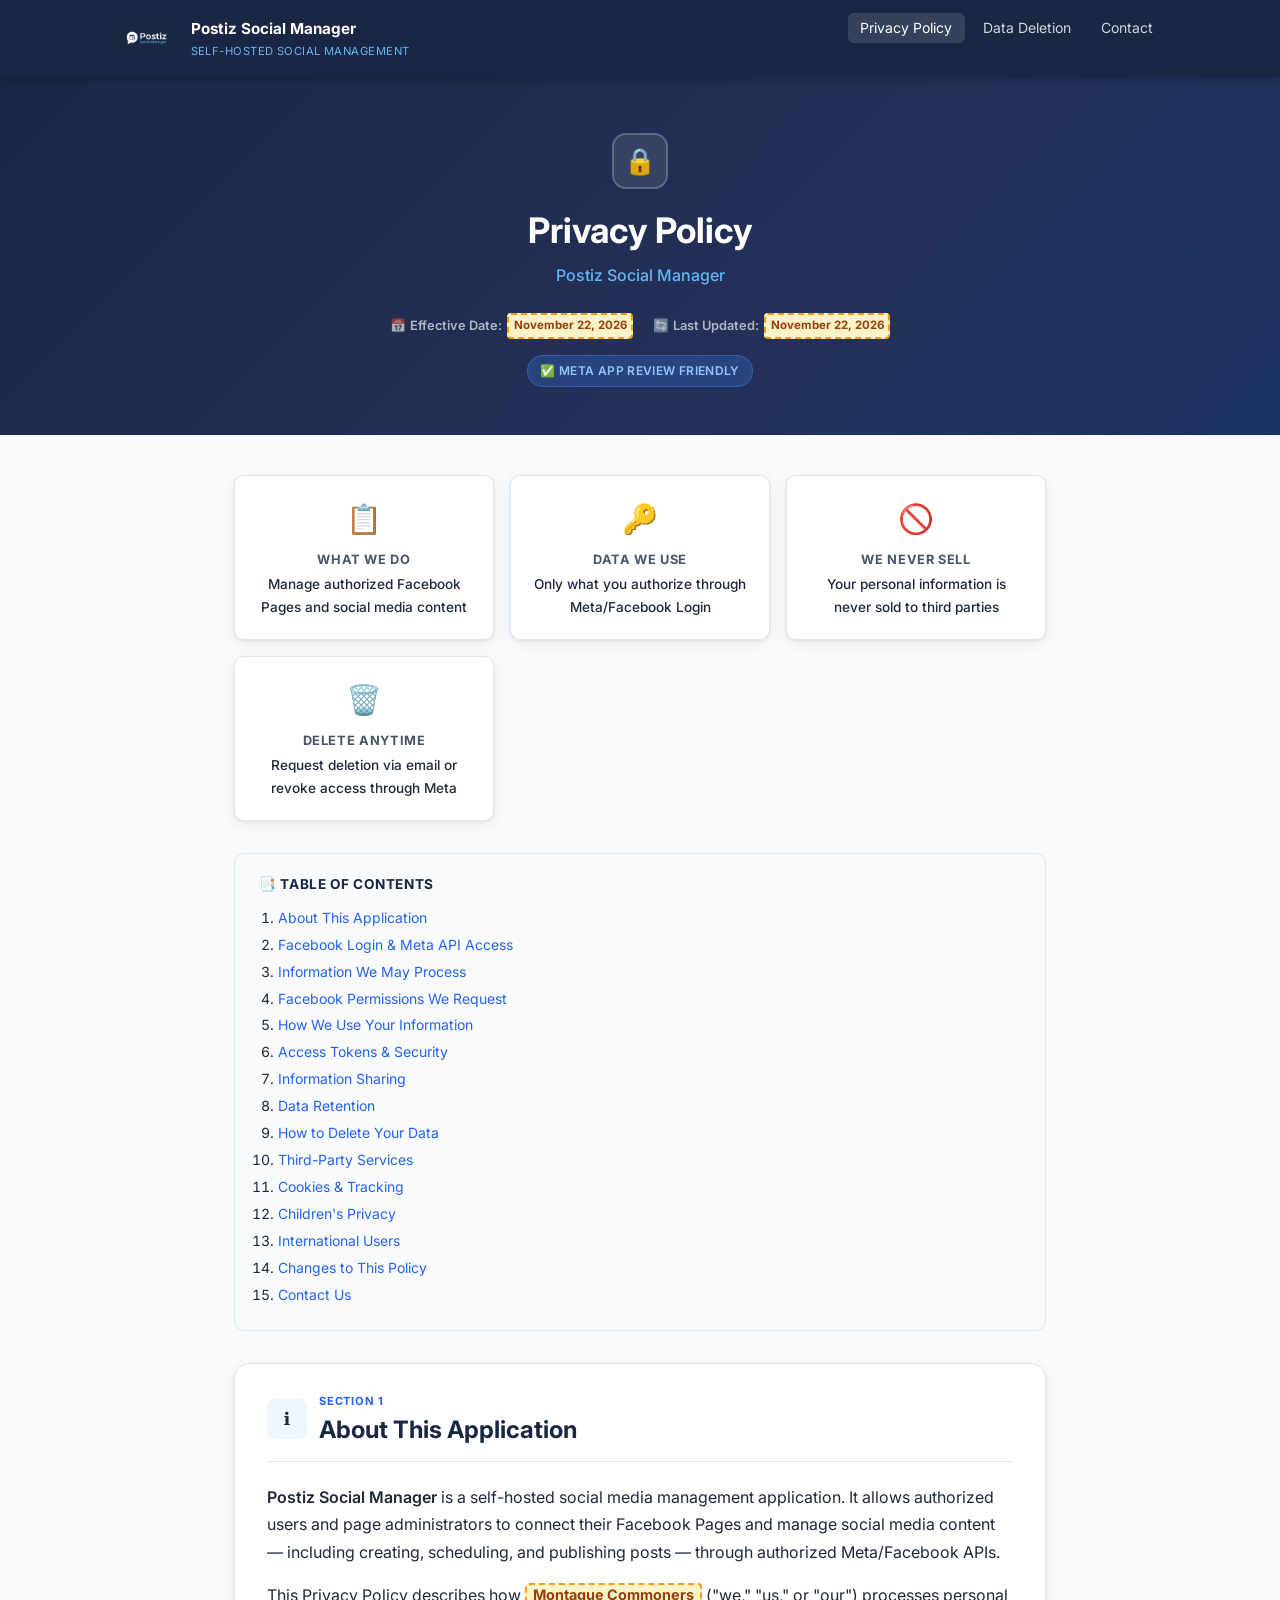
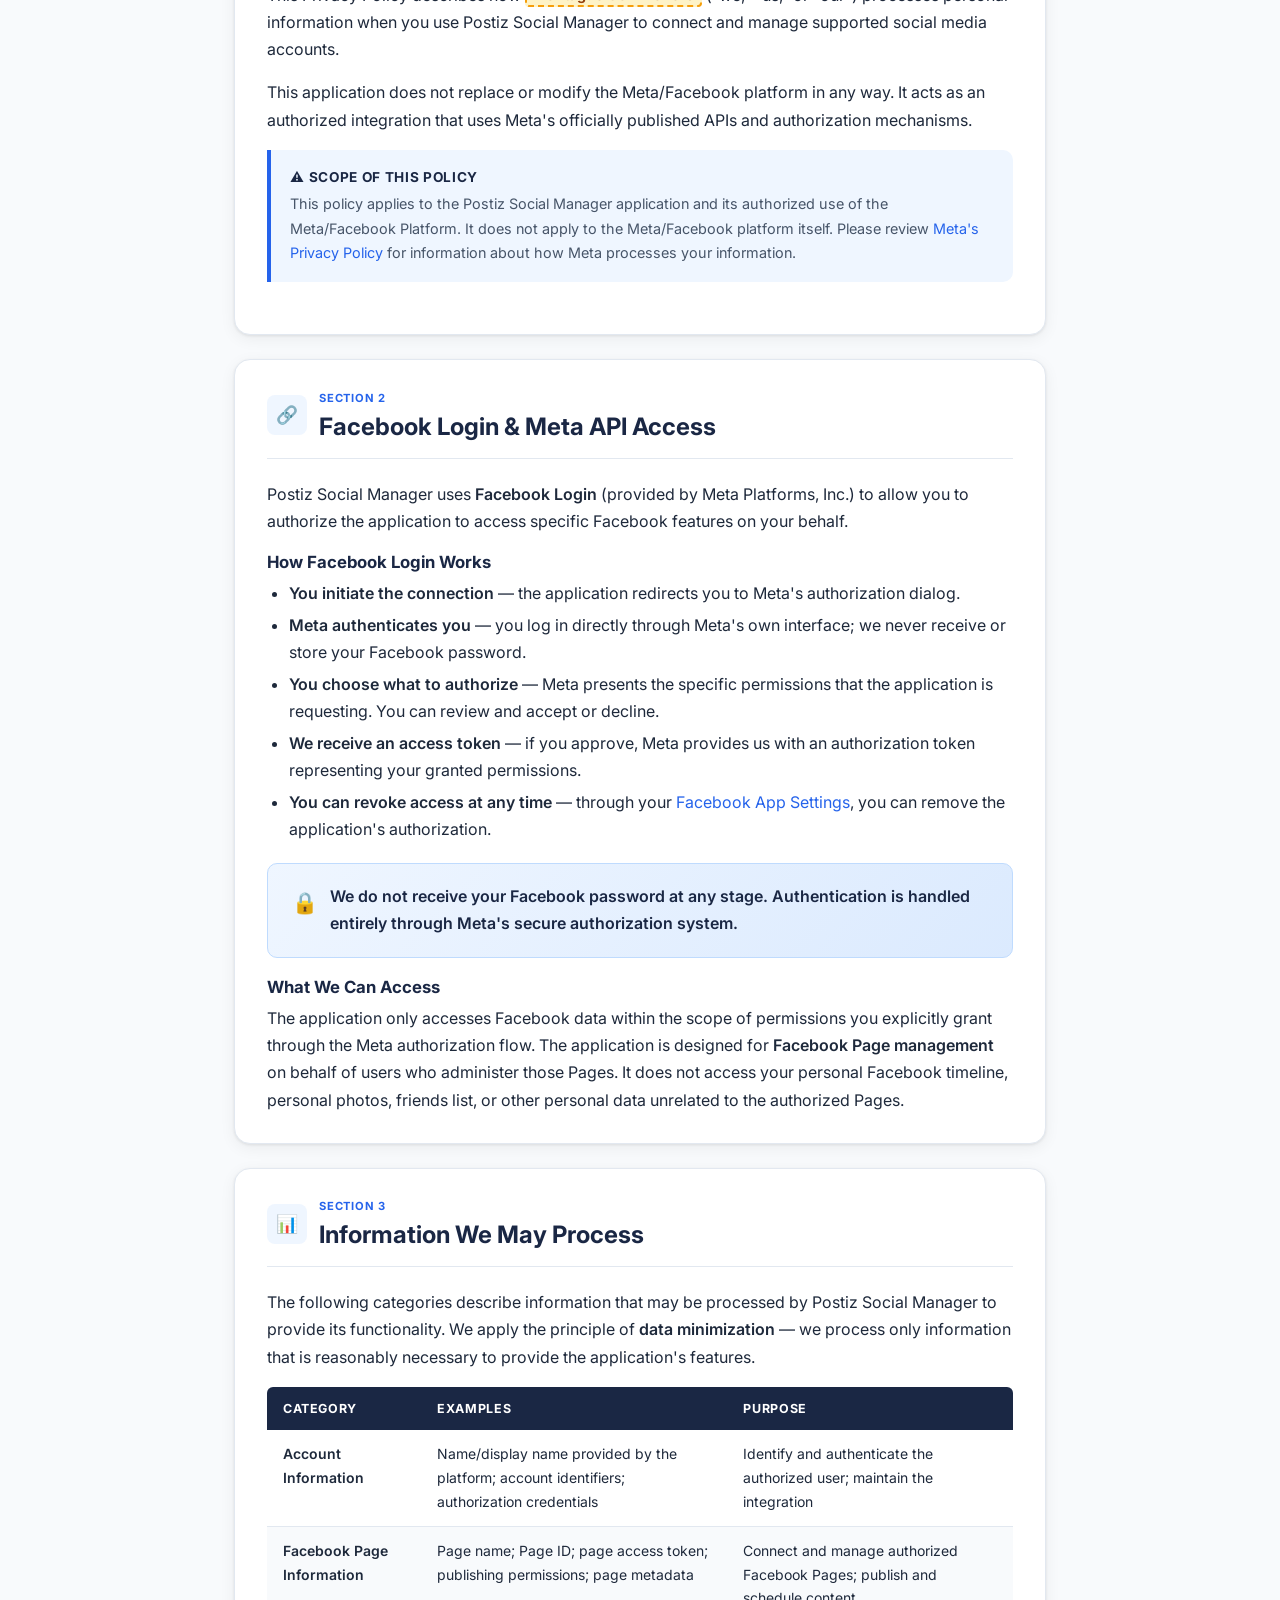
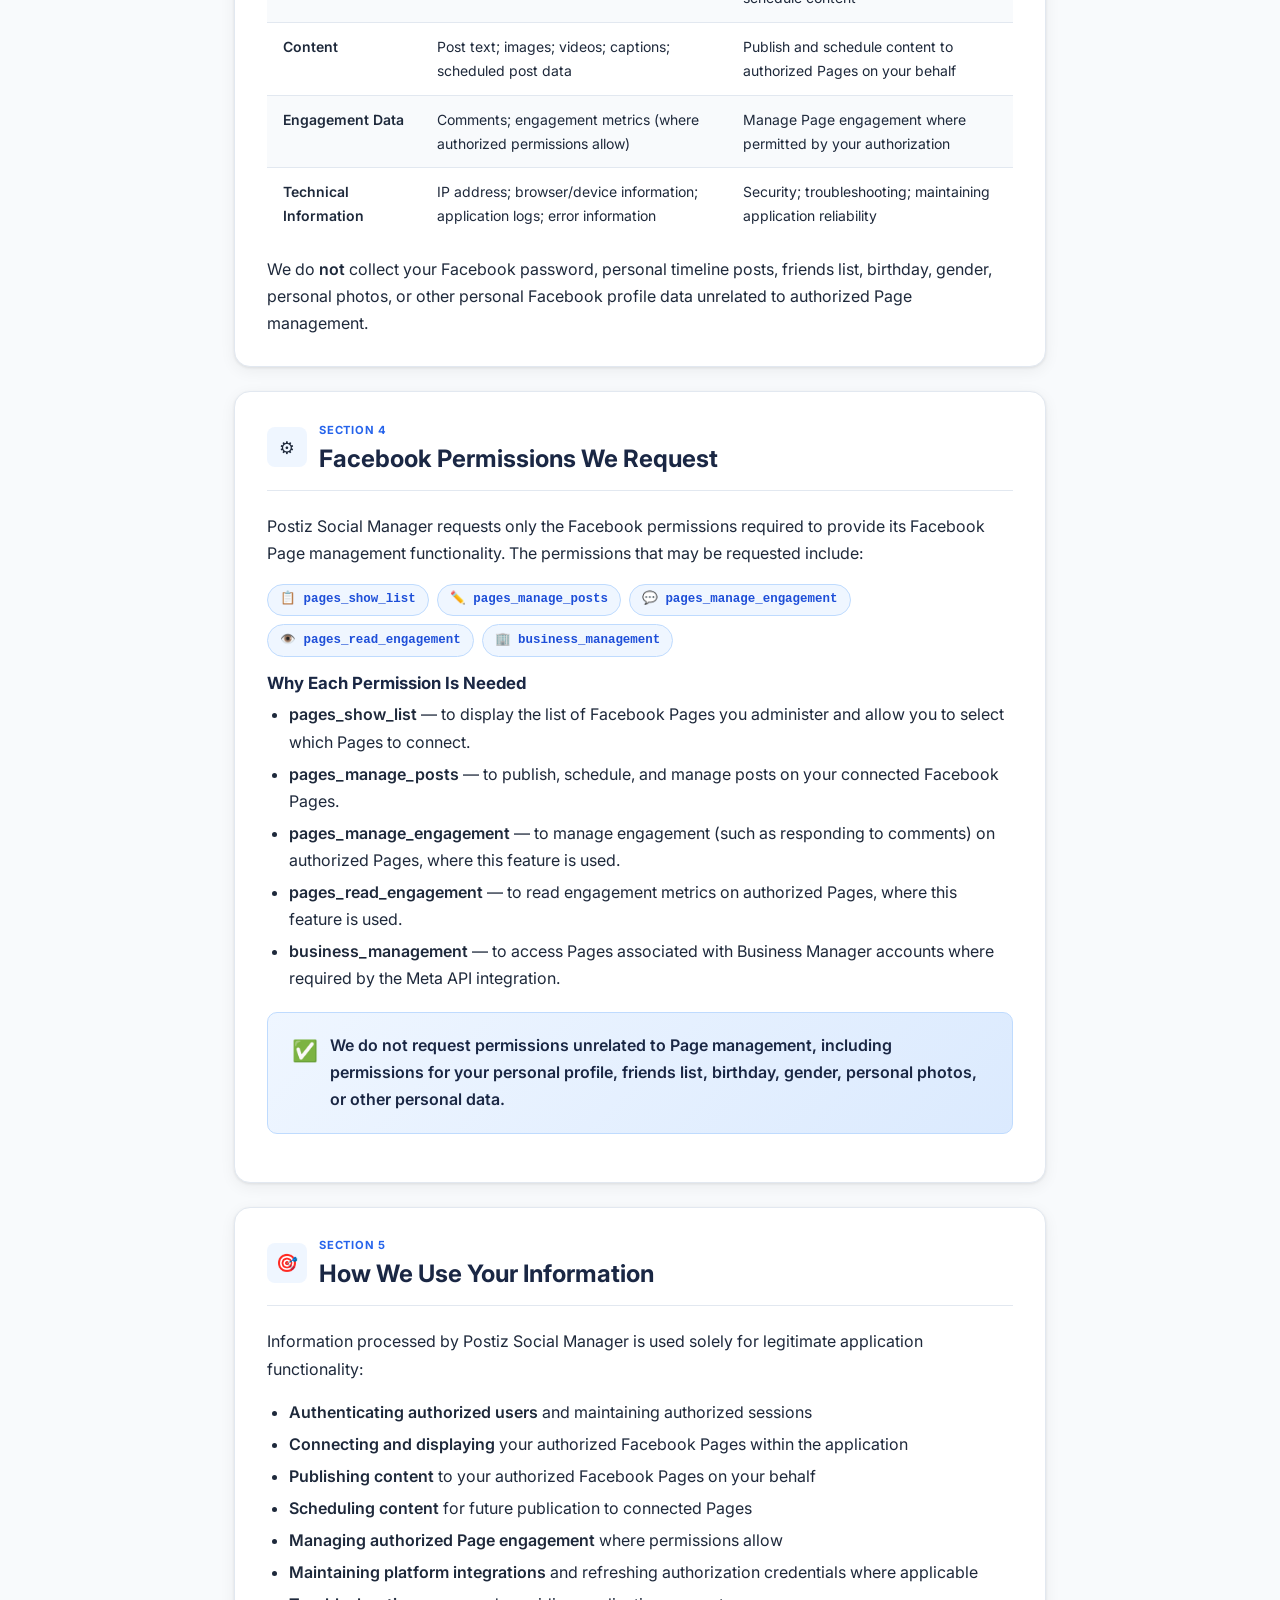
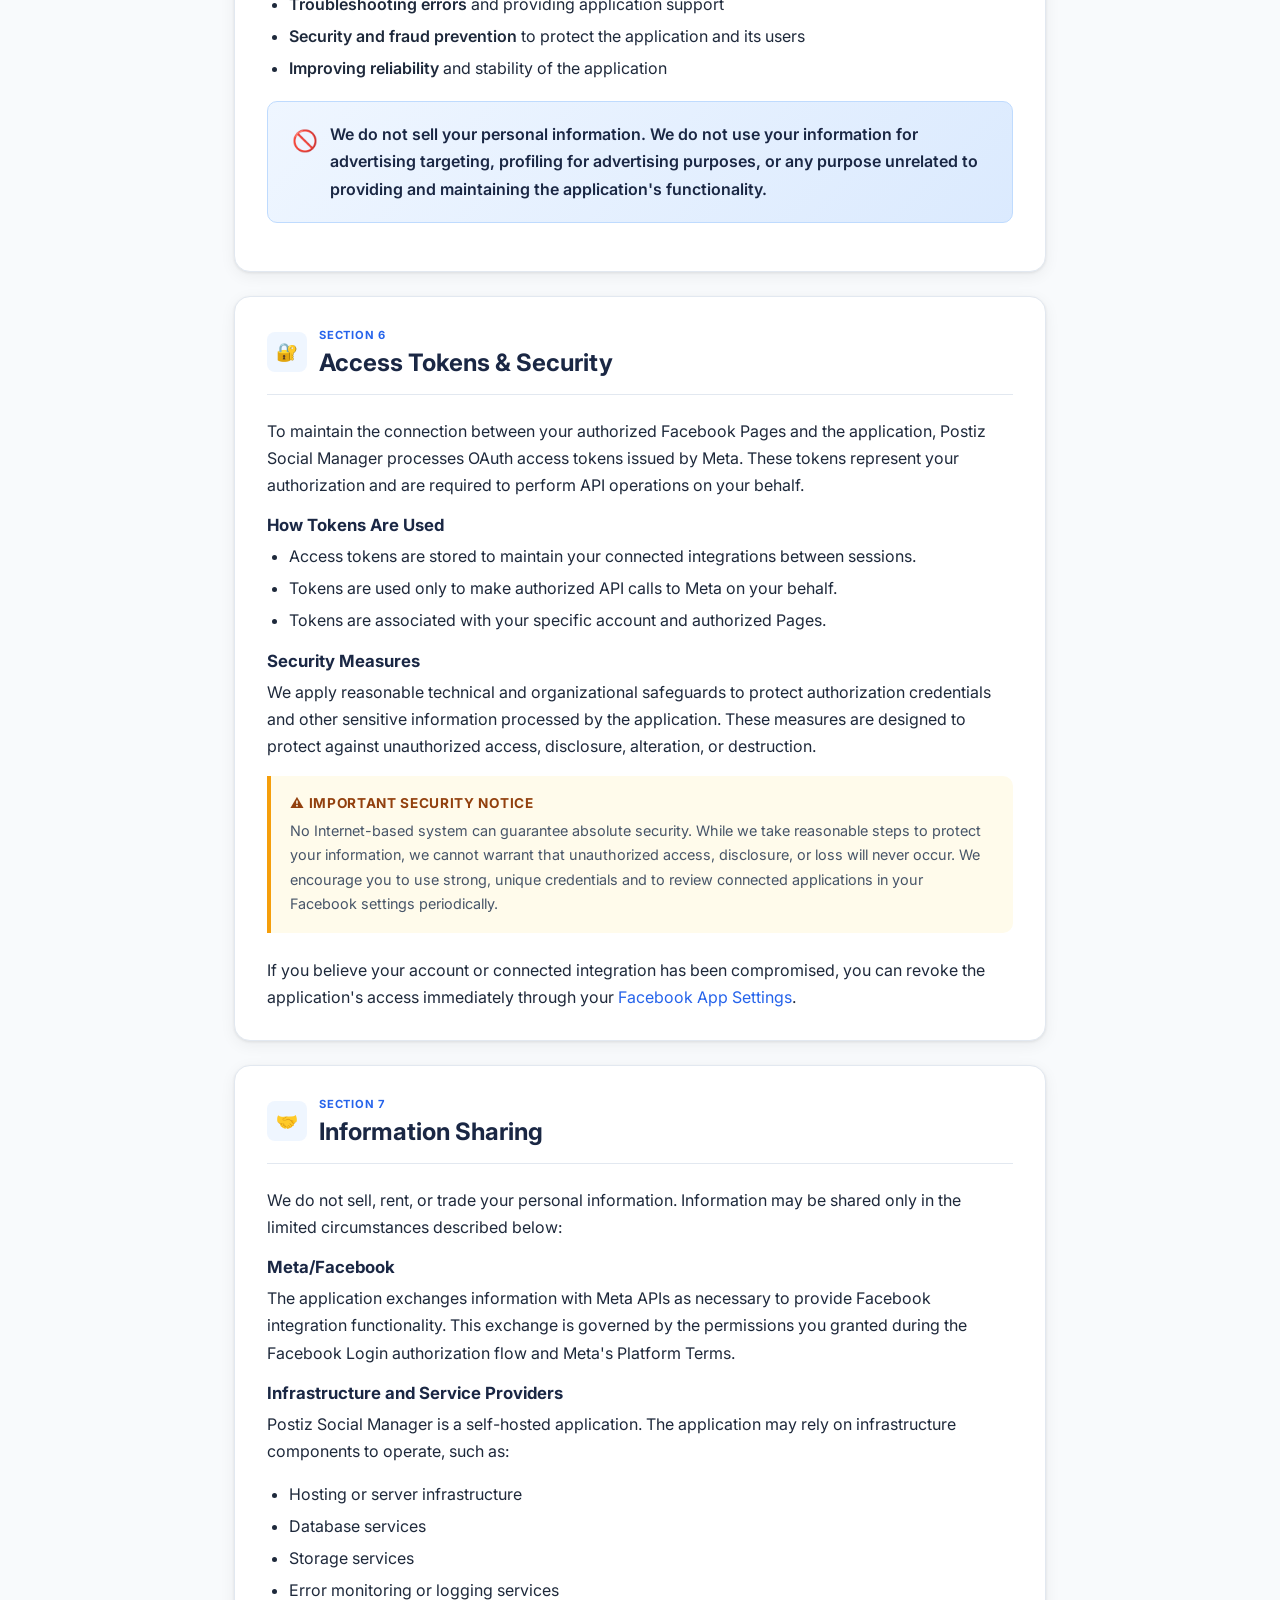
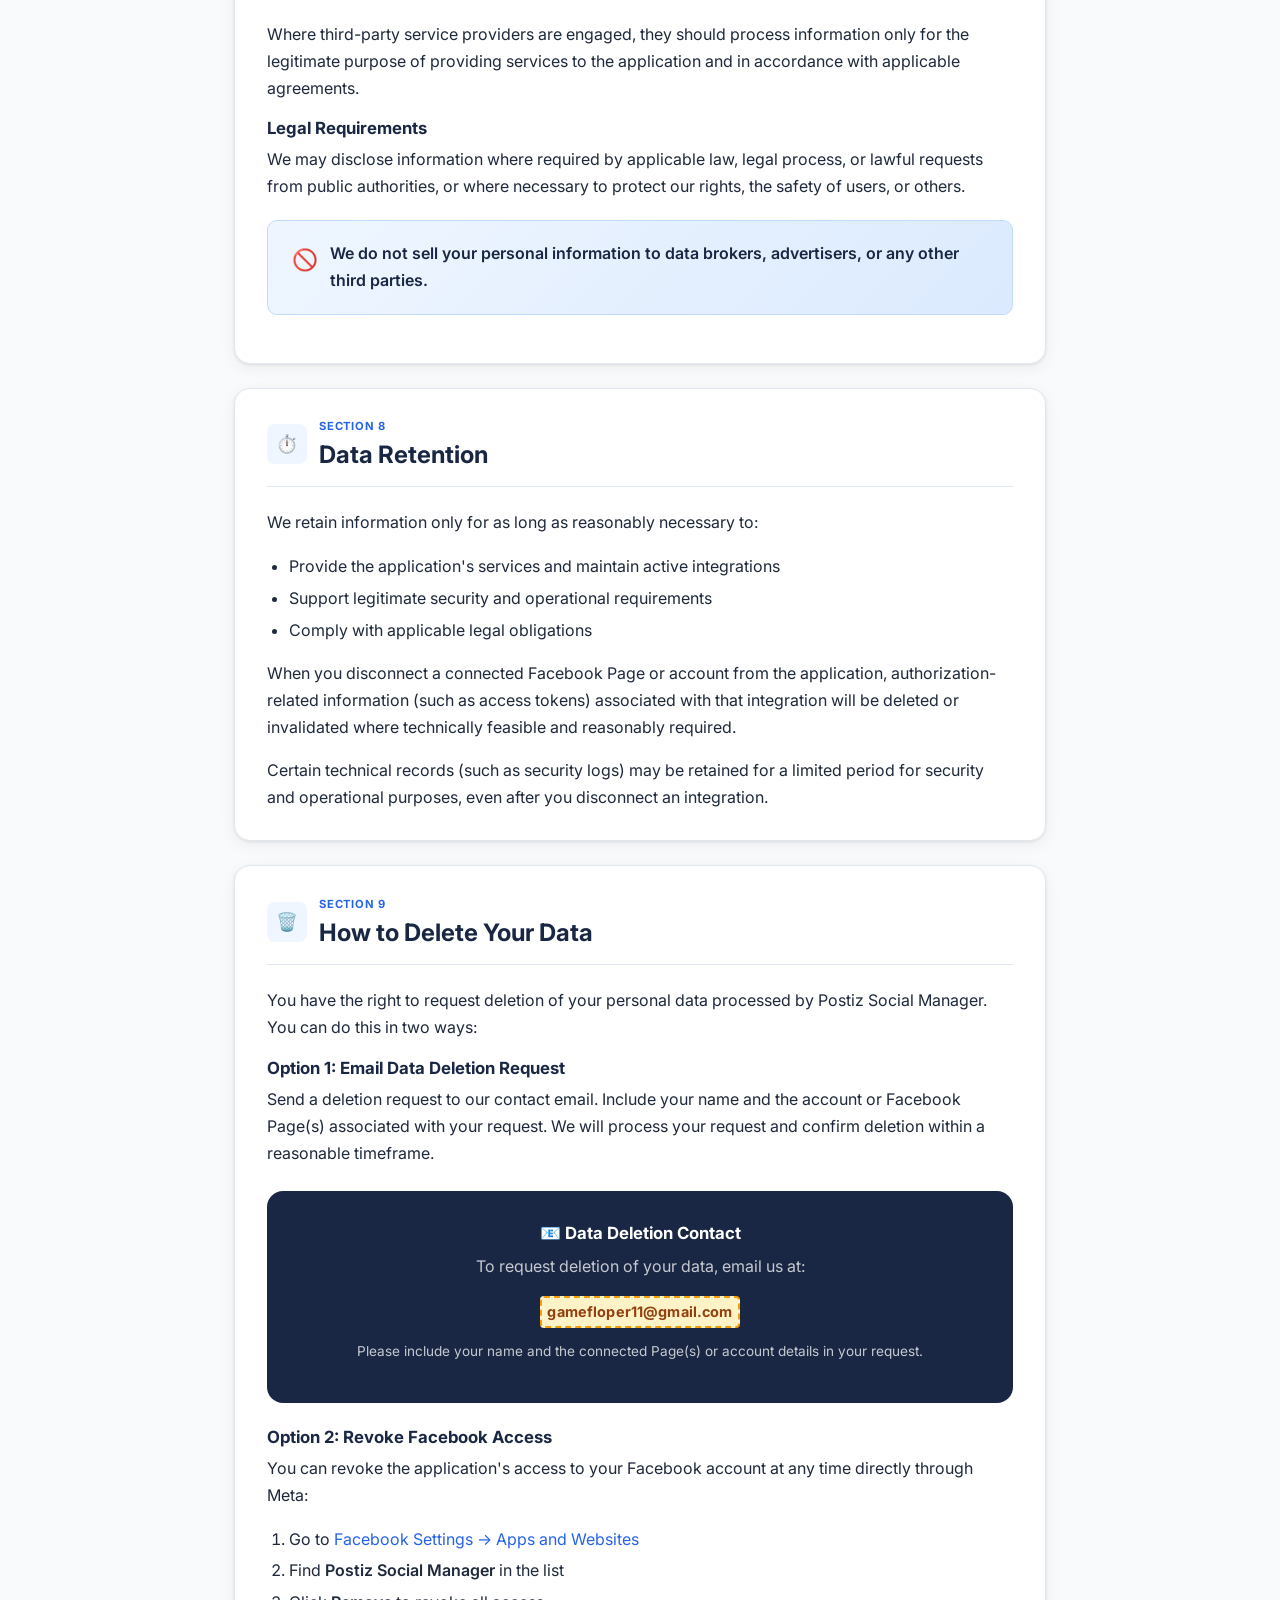
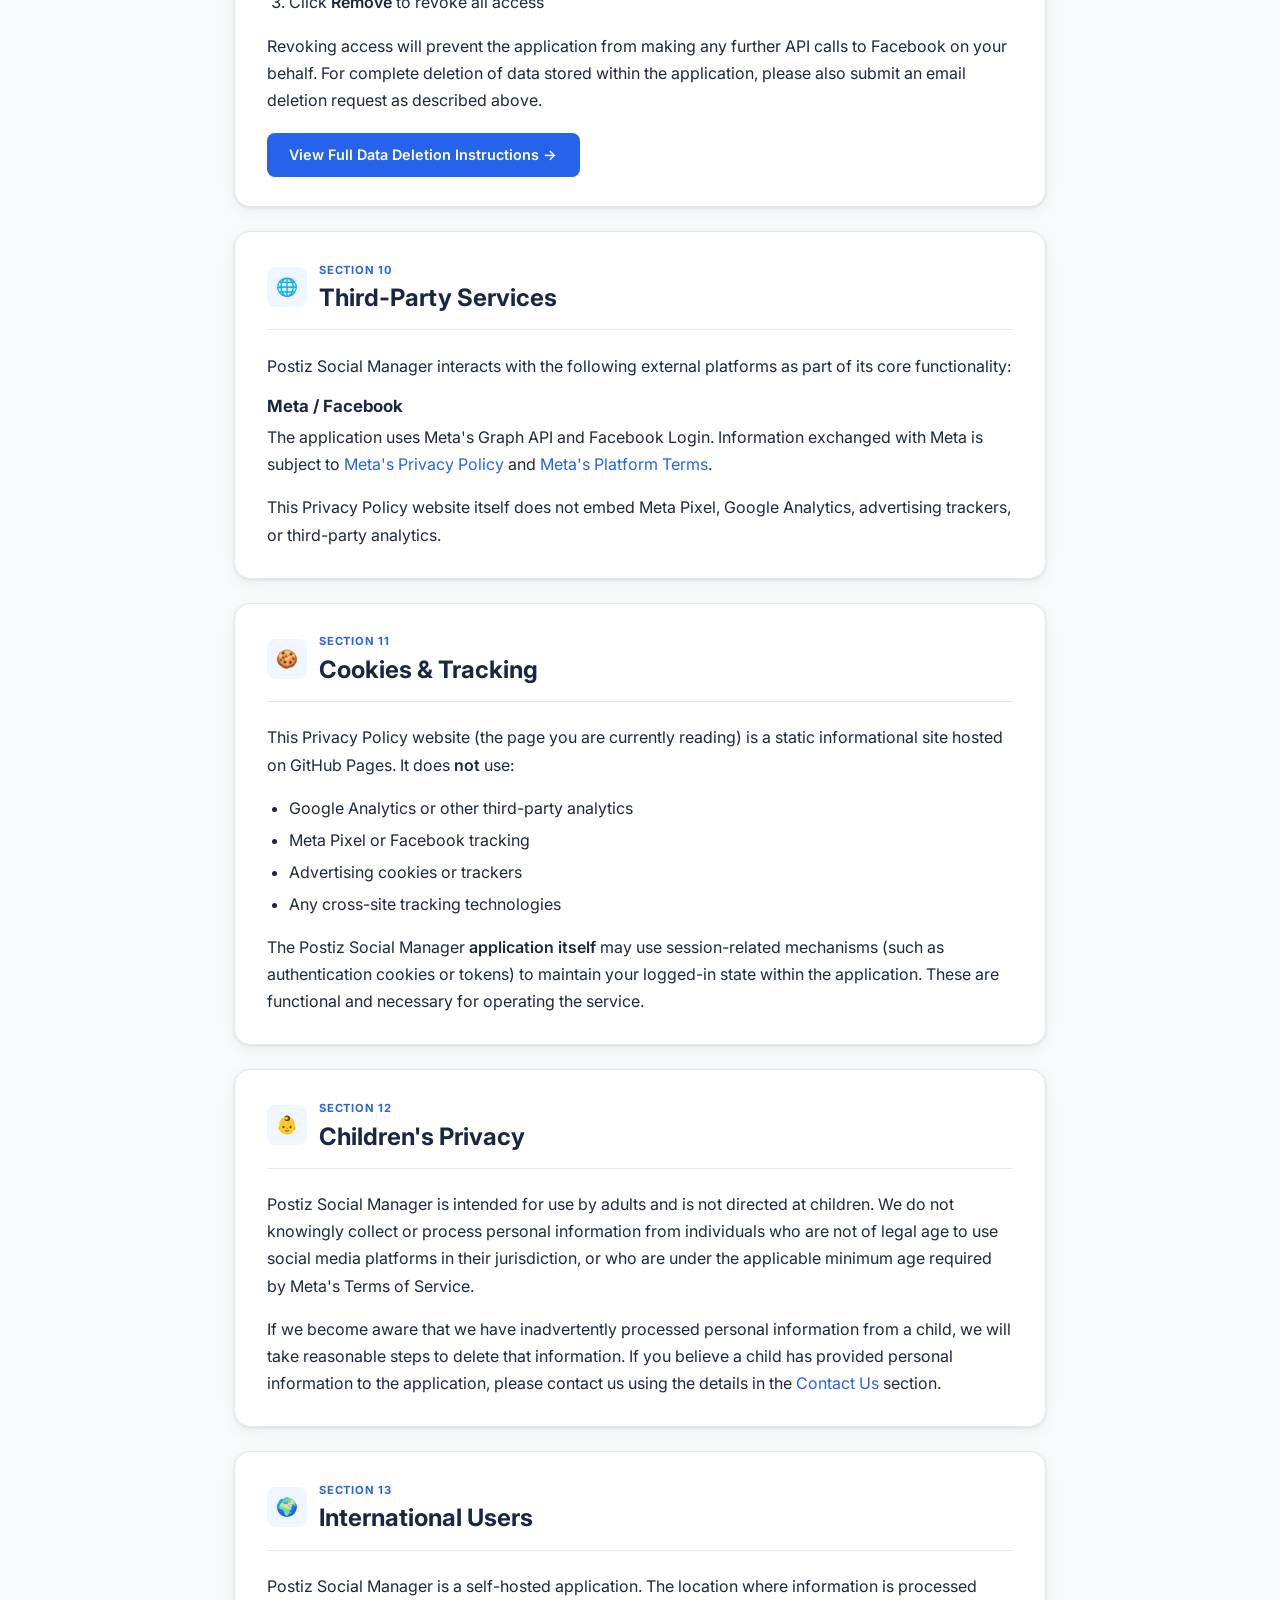
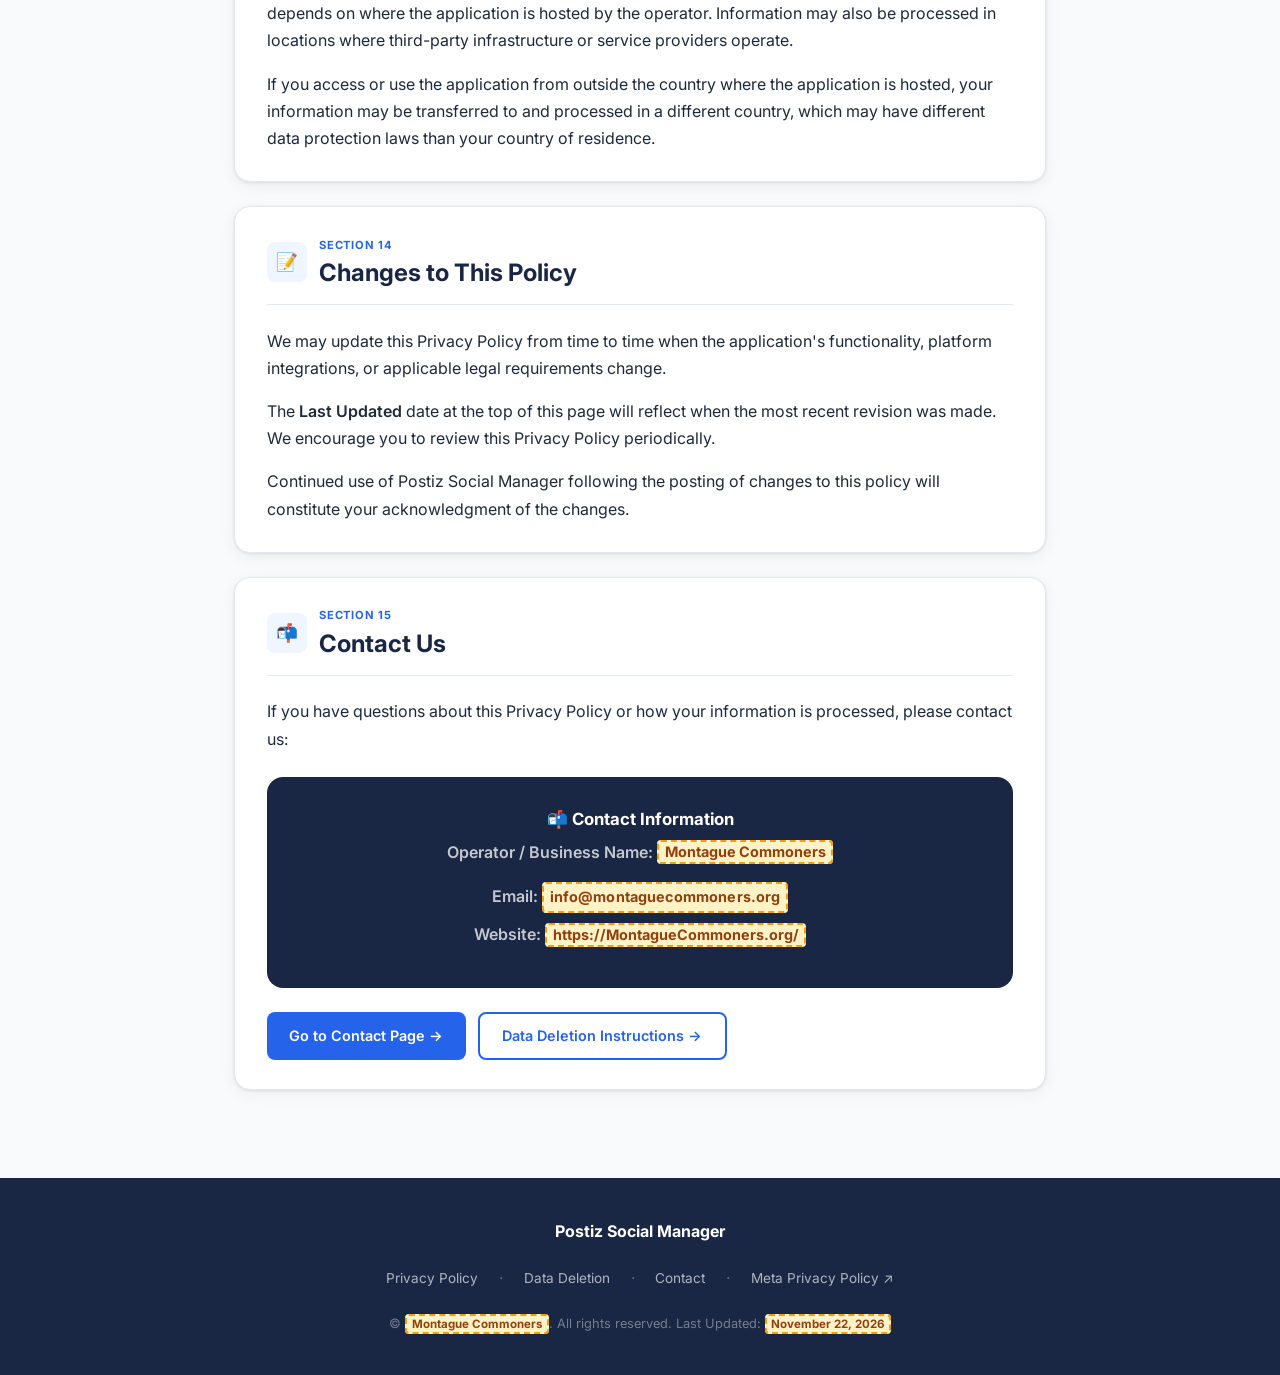
==== commit 28a0f9f4: "Update index.html" ====
--- a/index.html
+++ b/index.html
@@ -6,13 +6,13 @@
   <title>Privacy Policy – Postiz Social Manager</title>
   <meta name="description" content="Privacy Policy for Postiz Social Manager – a self-hosted Facebook Page and social media management application. Describes data collection, use, and your rights." />
   <meta name="robots" content="index, follow" />
-  <link rel="canonical" href="https://shaytaanfreefire-create.github.io/postiz-privacy/" />
+  <link rel="canonical" href="https://charcoalsifter.github.io/postiz-privacy/" />
 
   <!-- Open Graph -->
   <meta property="og:title" content="Privacy Policy – Postiz Social Manager" />
   <meta property="og:description" content="Privacy Policy for Postiz Social Manager, a self-hosted social media management application." />
   <meta property="og:type" content="website" />
-  <meta property="og:url" content="https://shaytaanfreefire-create.github.io/postiz-privacy/" />
+  <meta property="og:url" content="https://charcoalsifter.github.io/postiz-privacy/" />
 
   <!-- Google Fonts -->
   <link rel="preconnect" href="https://fonts.googleapis.com" />
@@ -48,8 +48,8 @@
     <h1>Privacy Policy</h1>
     <p class="hero-subtitle">Postiz Social Manager</p>
     <div class="hero-meta">
-      <span>📅 <strong>Effective Date:</strong> <span class="placeholder">August 15, 2026</span></span>
-      <span>🔄 <strong>Last Updated:</strong> <span class="placeholder">August 15, 2026</span></span>
+      <span>📅 <strong>Effective Date:</strong> <span class="placeholder">November 22, 2026</span></span>
+      <span>🔄 <strong>Last Updated:</strong> <span class="placeholder">November 22, 2026</span></span>
     </div>
     <div class="hero-badge" aria-label="Meta App Review friendly policy">✅ Meta App Review Friendly</div>
   </div>
@@ -117,7 +117,7 @@
 
     <p><strong>Postiz Social Manager</strong> is a self-hosted social media management application. It allows authorized users and page administrators to connect their Facebook Pages and manage social media content — including creating, scheduling, and publishing posts — through authorized Meta/Facebook APIs.</p>
 
-    <p>This Privacy Policy describes how <strong class="placeholder">Postiz Social Manager</strong> ("we," "us," or "our") processes personal information when you use Postiz Social Manager to connect and manage supported social media accounts.</p>
+    <p>This Privacy Policy describes how <strong class="placeholder">Montague Commoners</strong> ("we," "us," or "our") processes personal information when you use Postiz Social Manager to connect and manage supported social media accounts.</p>
 
     <p>This application does not replace or modify the Meta/Facebook platform in any way. It acts as an authorized integration that uses Meta's officially published APIs and authorization mechanisms.</p>
 
@@ -496,9 +496,9 @@
 
     <div class="contact-card">
       <h3>📬 Contact Information</h3>
-      <p><strong>Operator / Business Name:</strong> <span class="placeholder">Postiz Social Manager</span></p>
-      <p><strong>Email:</strong> <span class="contact-email placeholder">gamefloper11@gmail.com</span></p>
-      <p><strong>Website:</strong> <span class="placeholder">https://shaytaanfreefire-create.github.io/postiz-privacy/</span></p>
+      <p><strong>Operator / Business Name:</strong> <span class="placeholder">Montague Commoners</span></p>
+      <p><strong>Email:</strong> <span class="contact-email placeholder">info@montaguecommoners.org</span></p>
+      <p><strong>Website:</strong> <span class="placeholder">https://MontagueCommoners.org/</span></p>
     </div>
 
     <div class="btn-group">
@@ -524,8 +524,8 @@
       <a href="https://www.facebook.com/privacy/policy/" target="_blank" rel="noopener noreferrer">Meta Privacy Policy ↗</a>
     </nav>
     <div class="footer-copy">
-      &copy; <span class="placeholder">Postiz Social Manager</span>. All rights reserved.
-      Last Updated: <span class="placeholder">August 15, 2026</span>
+      &copy; <span class="placeholder">Montague Commoners</span>. All rights reserved.
+      Last Updated: <span class="placeholder">November 22, 2026</span>
     </div>
   </div>
 </footer>
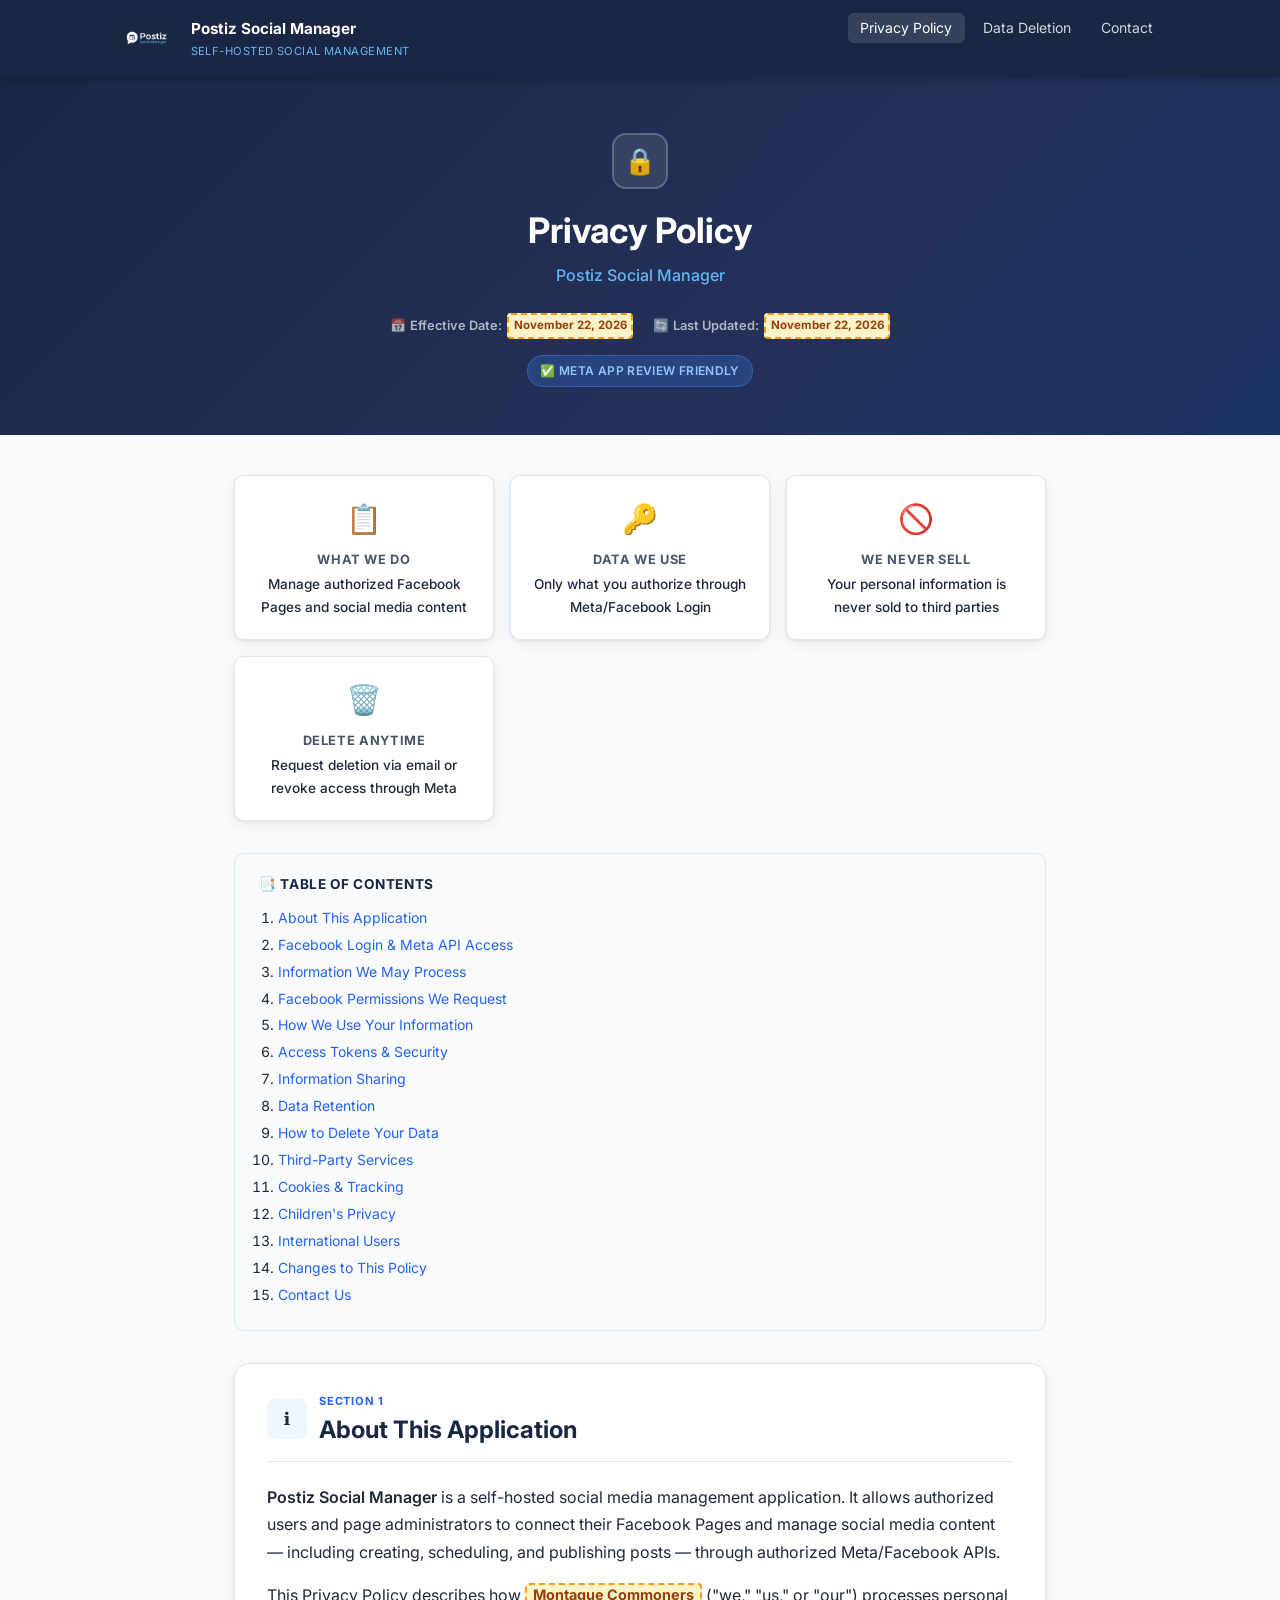
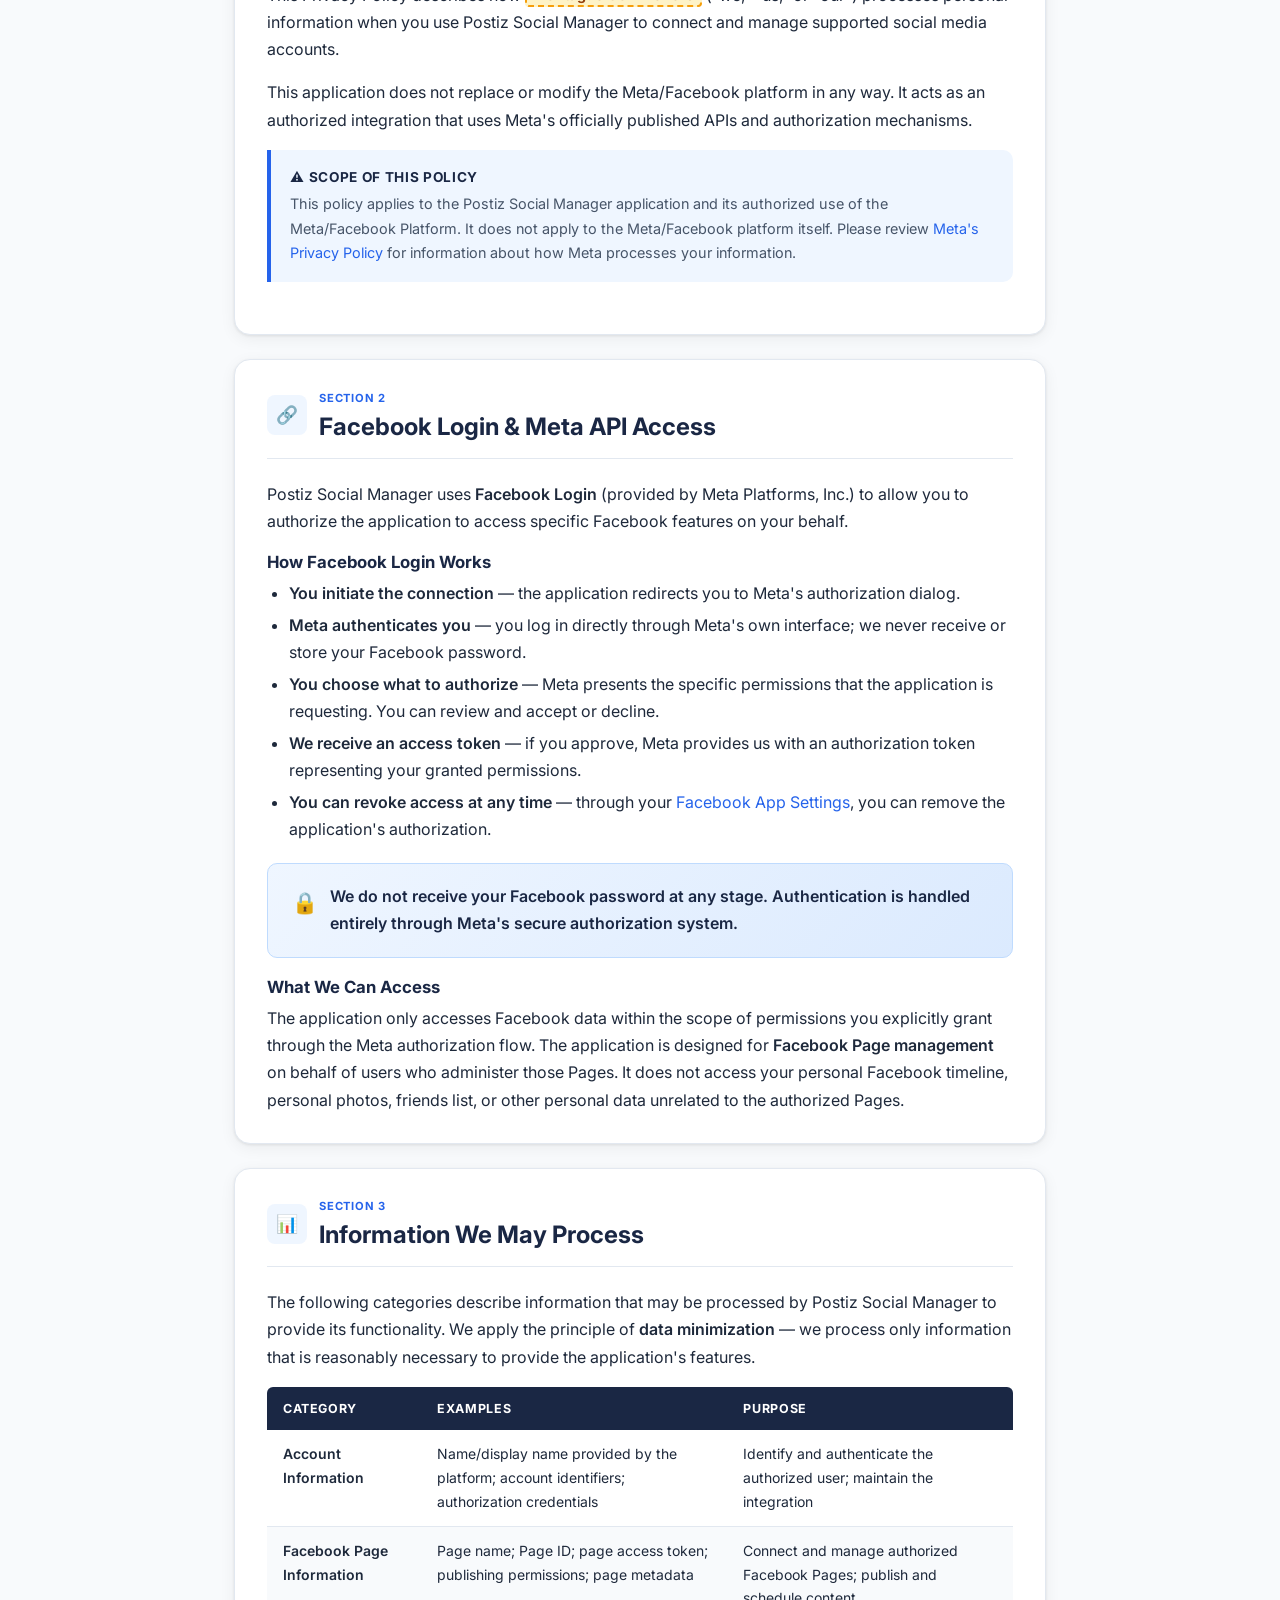
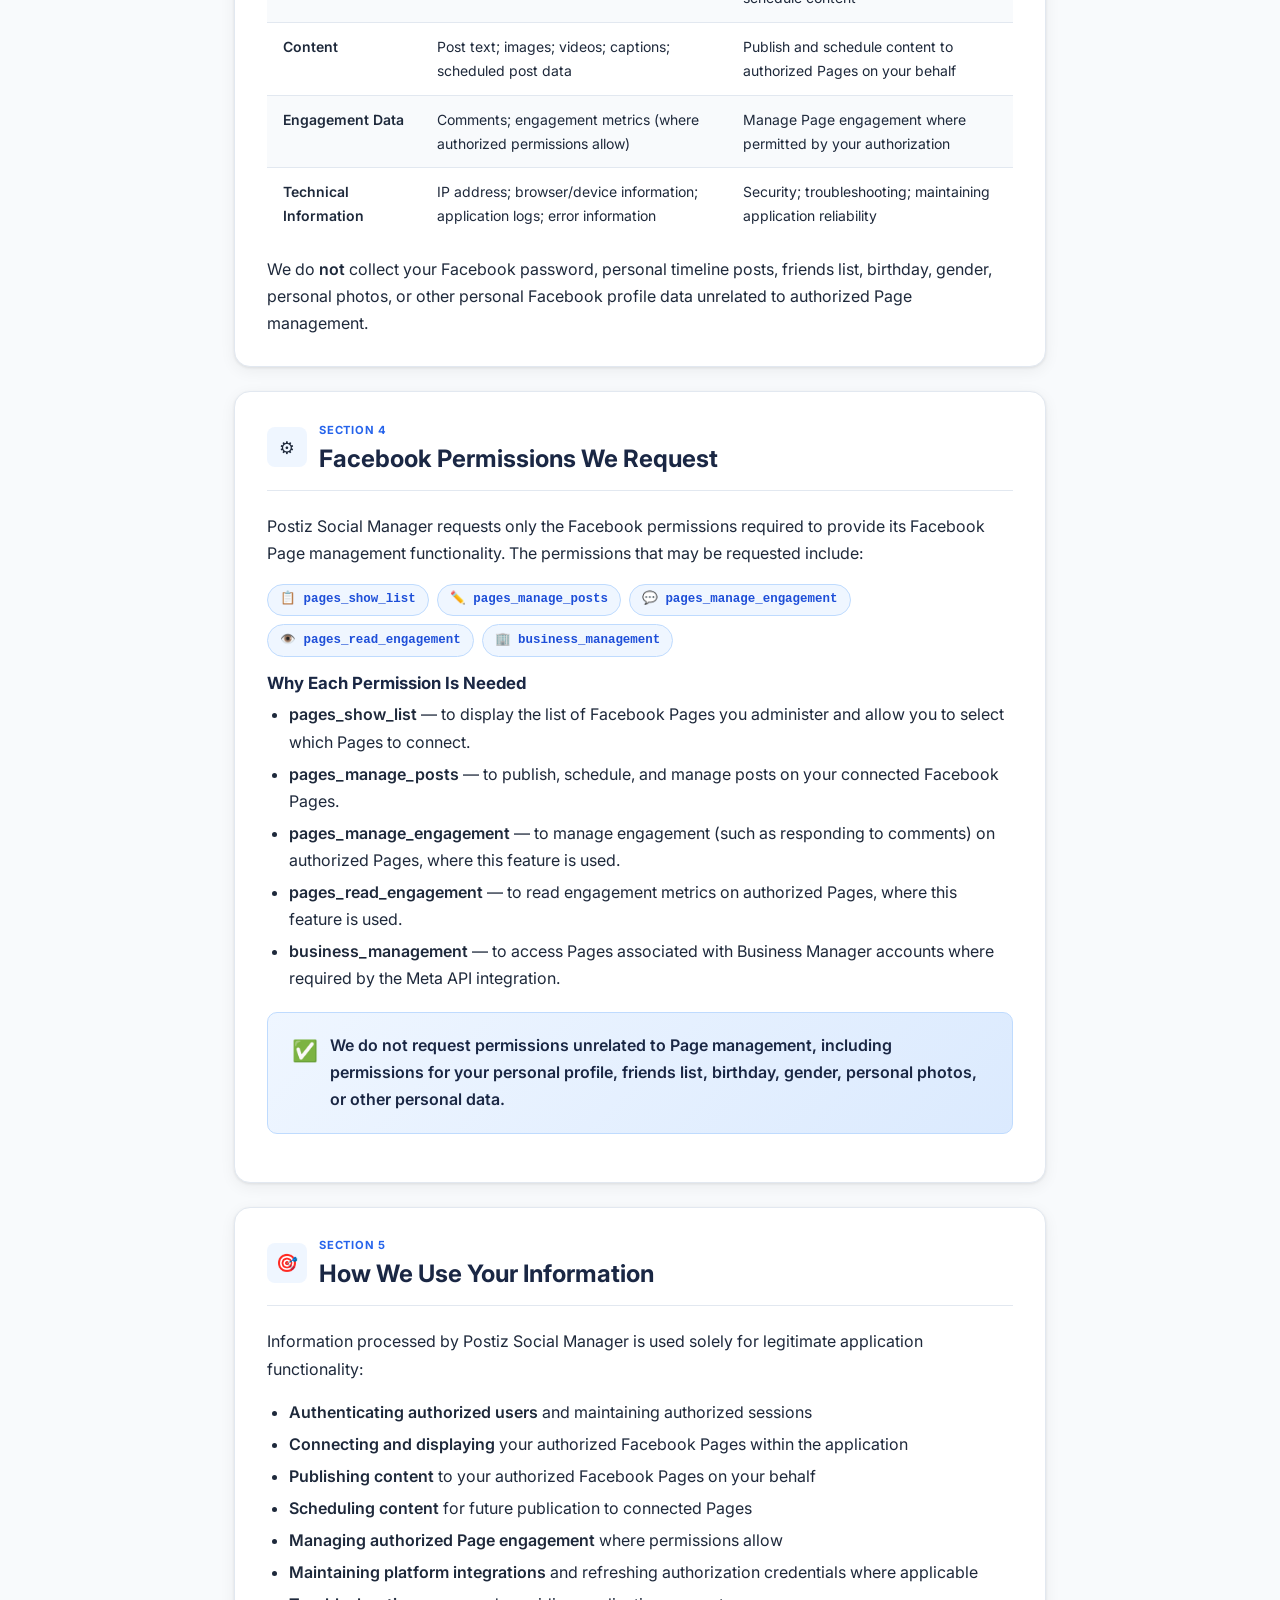
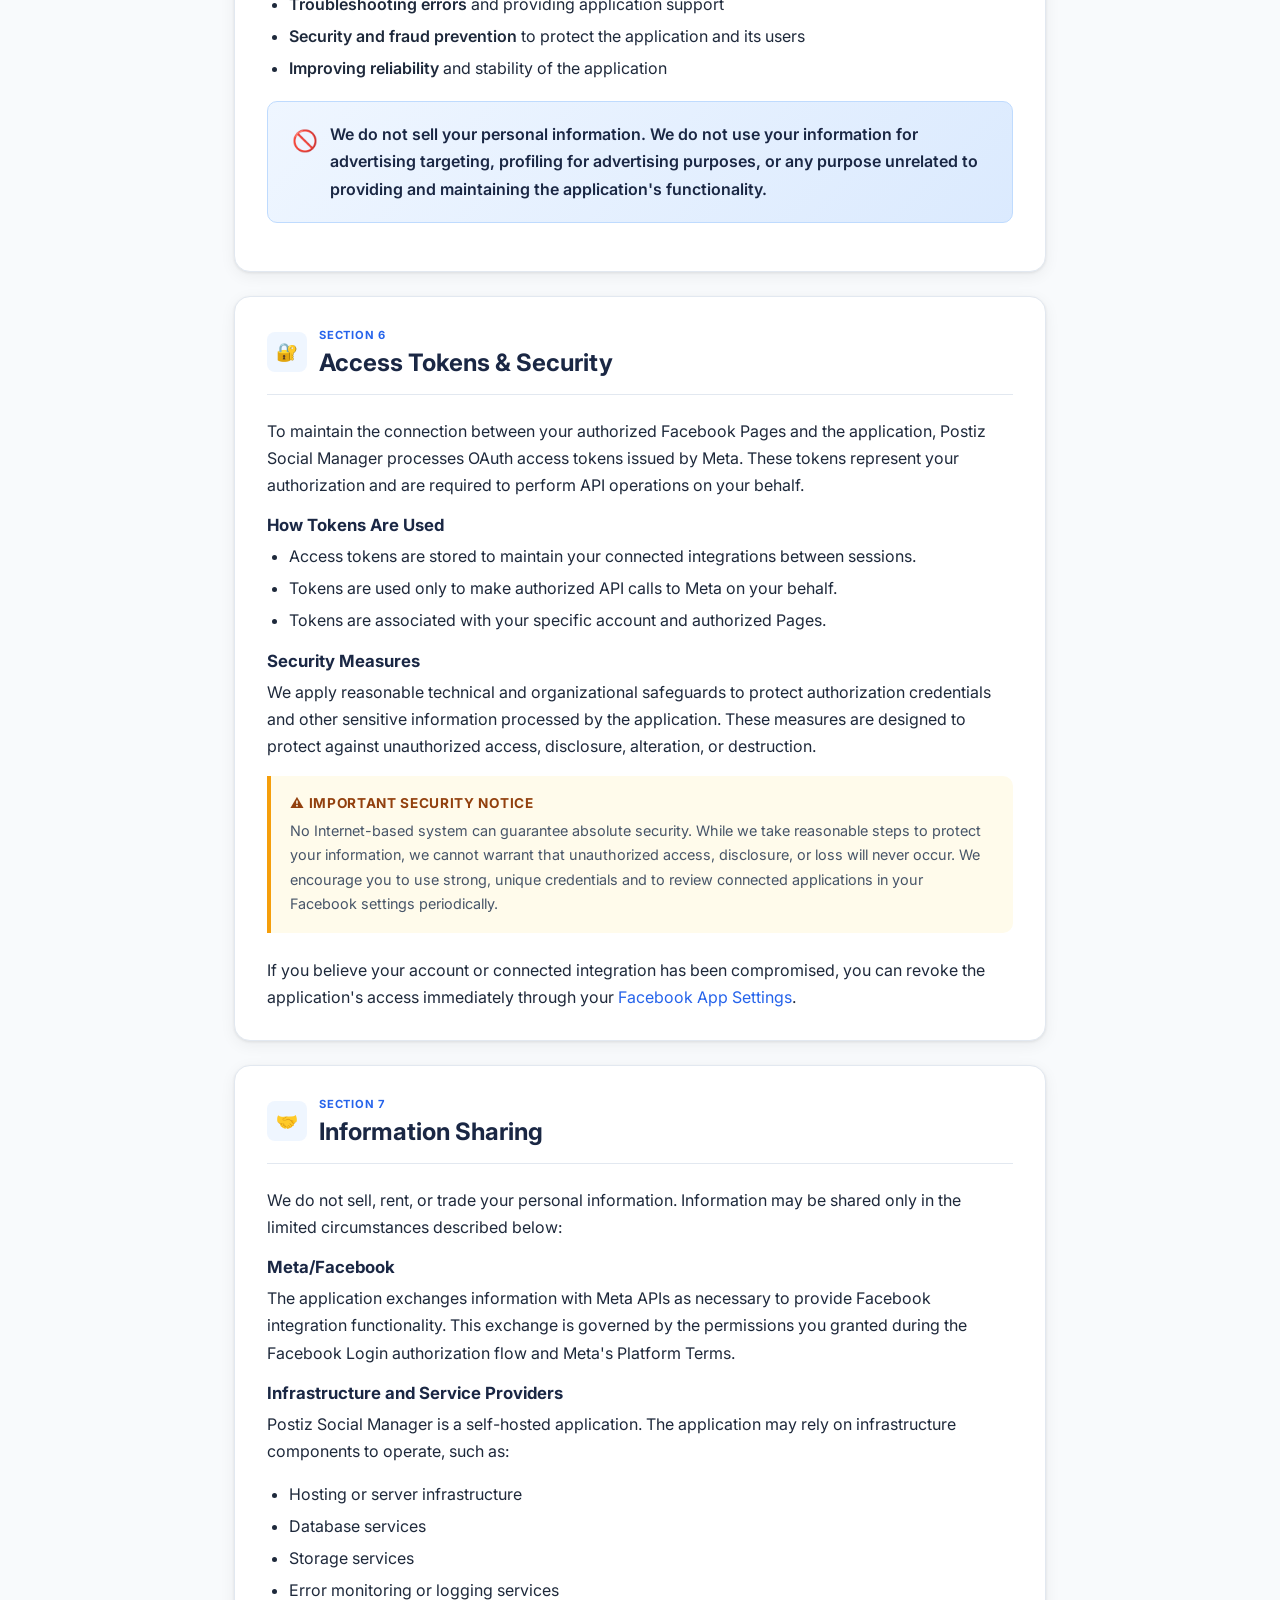
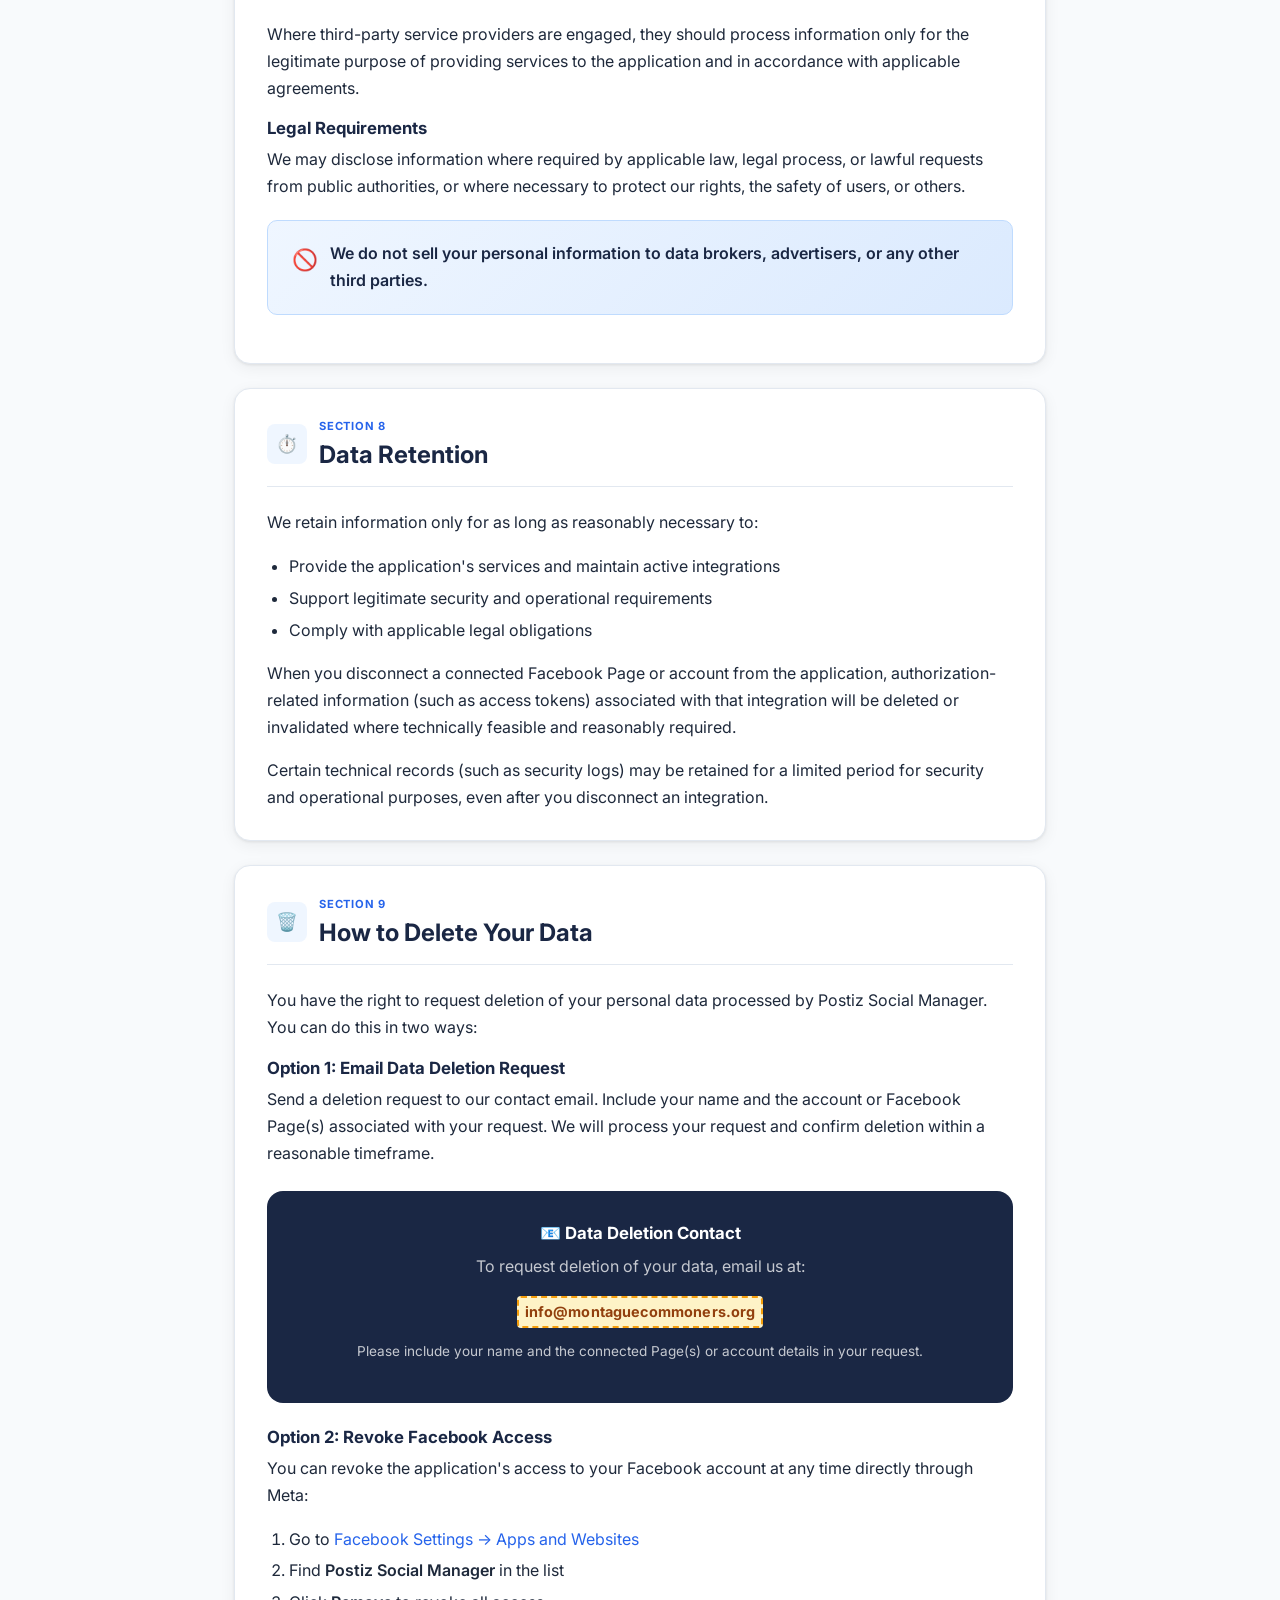
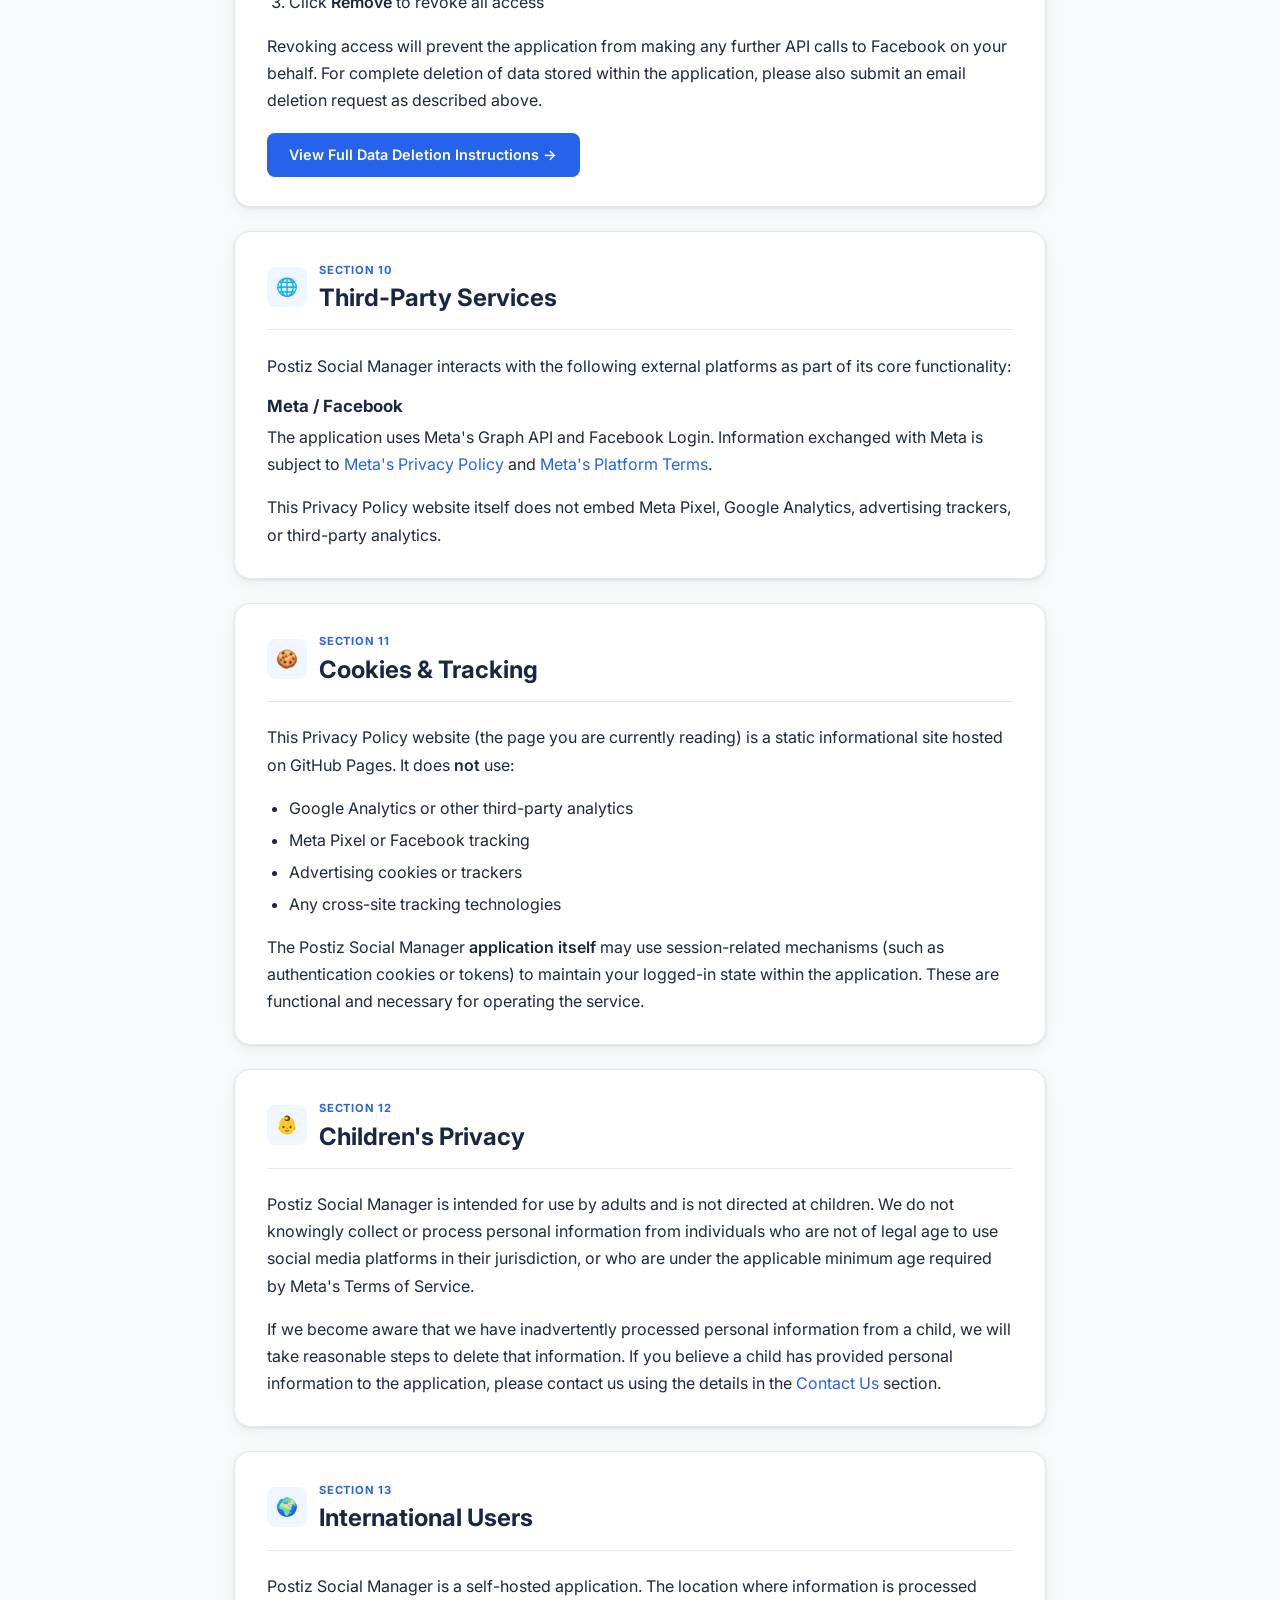
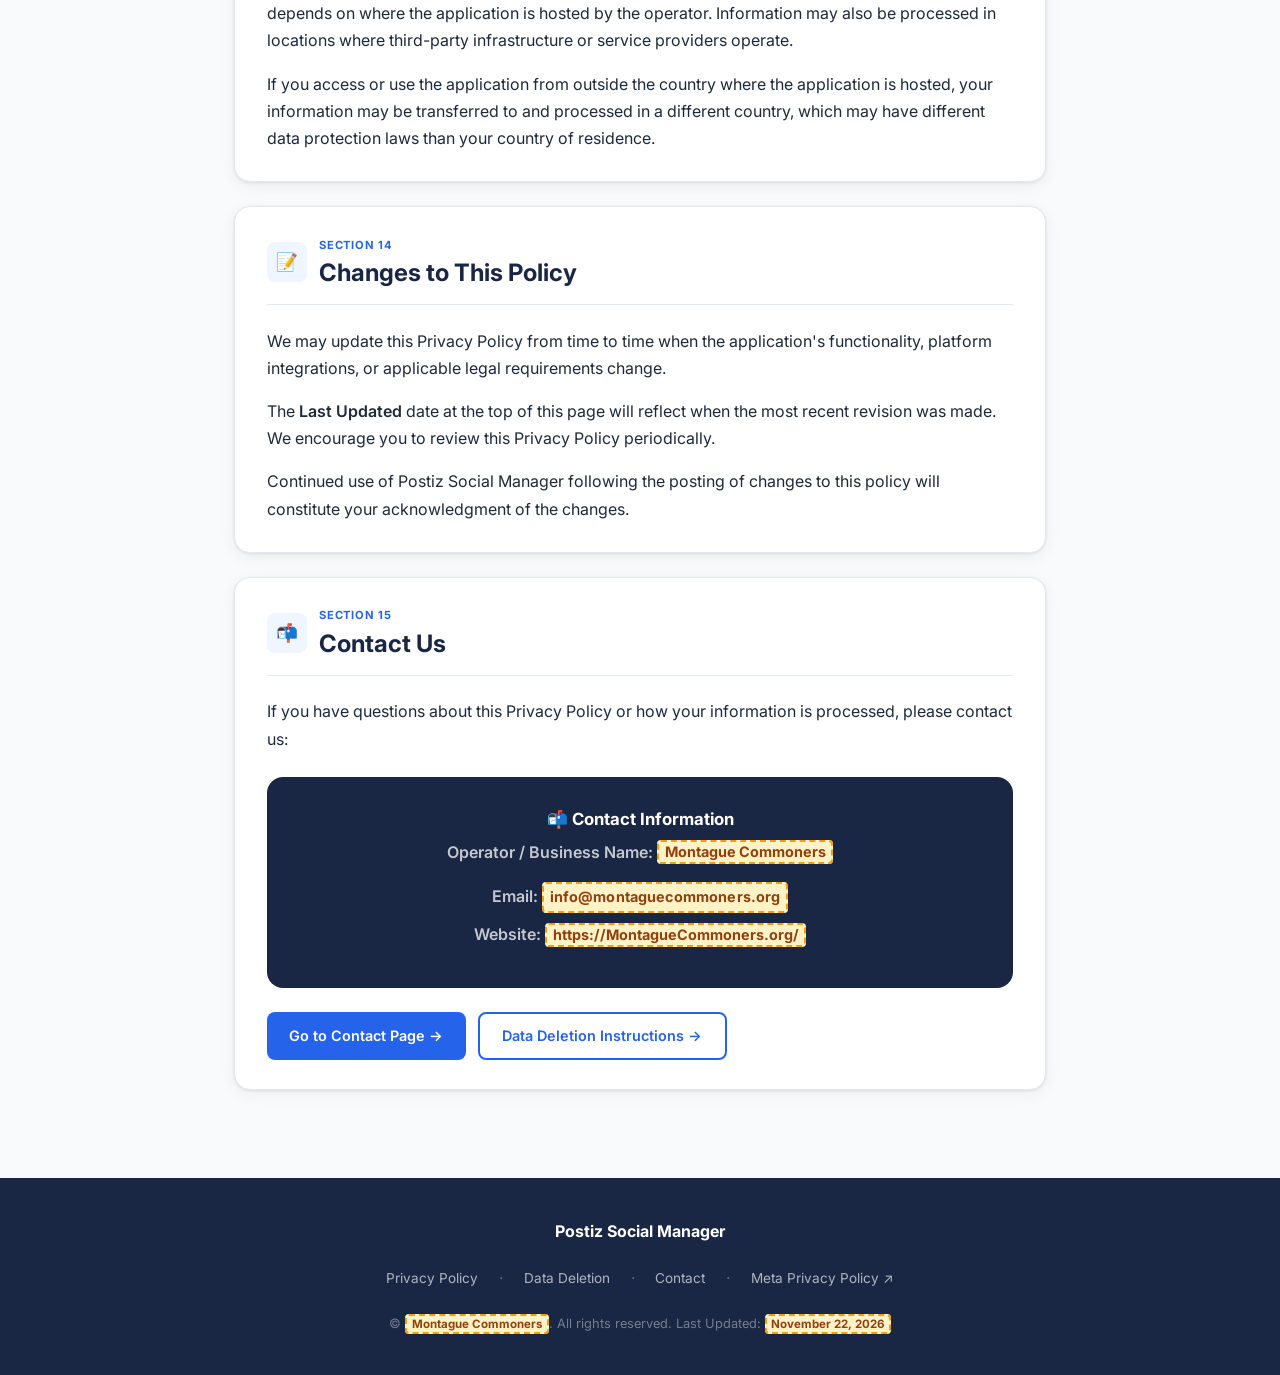
==== commit 30c2a1fa: "Update index.html" ====
--- a/index.html
+++ b/index.html
@@ -378,7 +378,7 @@
     <div class="contact-card">
       <h3>📧 Data Deletion Contact</h3>
       <p>To request deletion of your data, email us at:</p>
-      <span class="contact-email placeholder">gamefloper11@gmail.com</span>
+      <span class="contact-email placeholder">info@montaguecommoners.org</span>
       <p style="margin-top:.75rem; font-size:.85rem;">Please include your name and the connected Page(s) or account details in your request.</p>
     </div>
 
